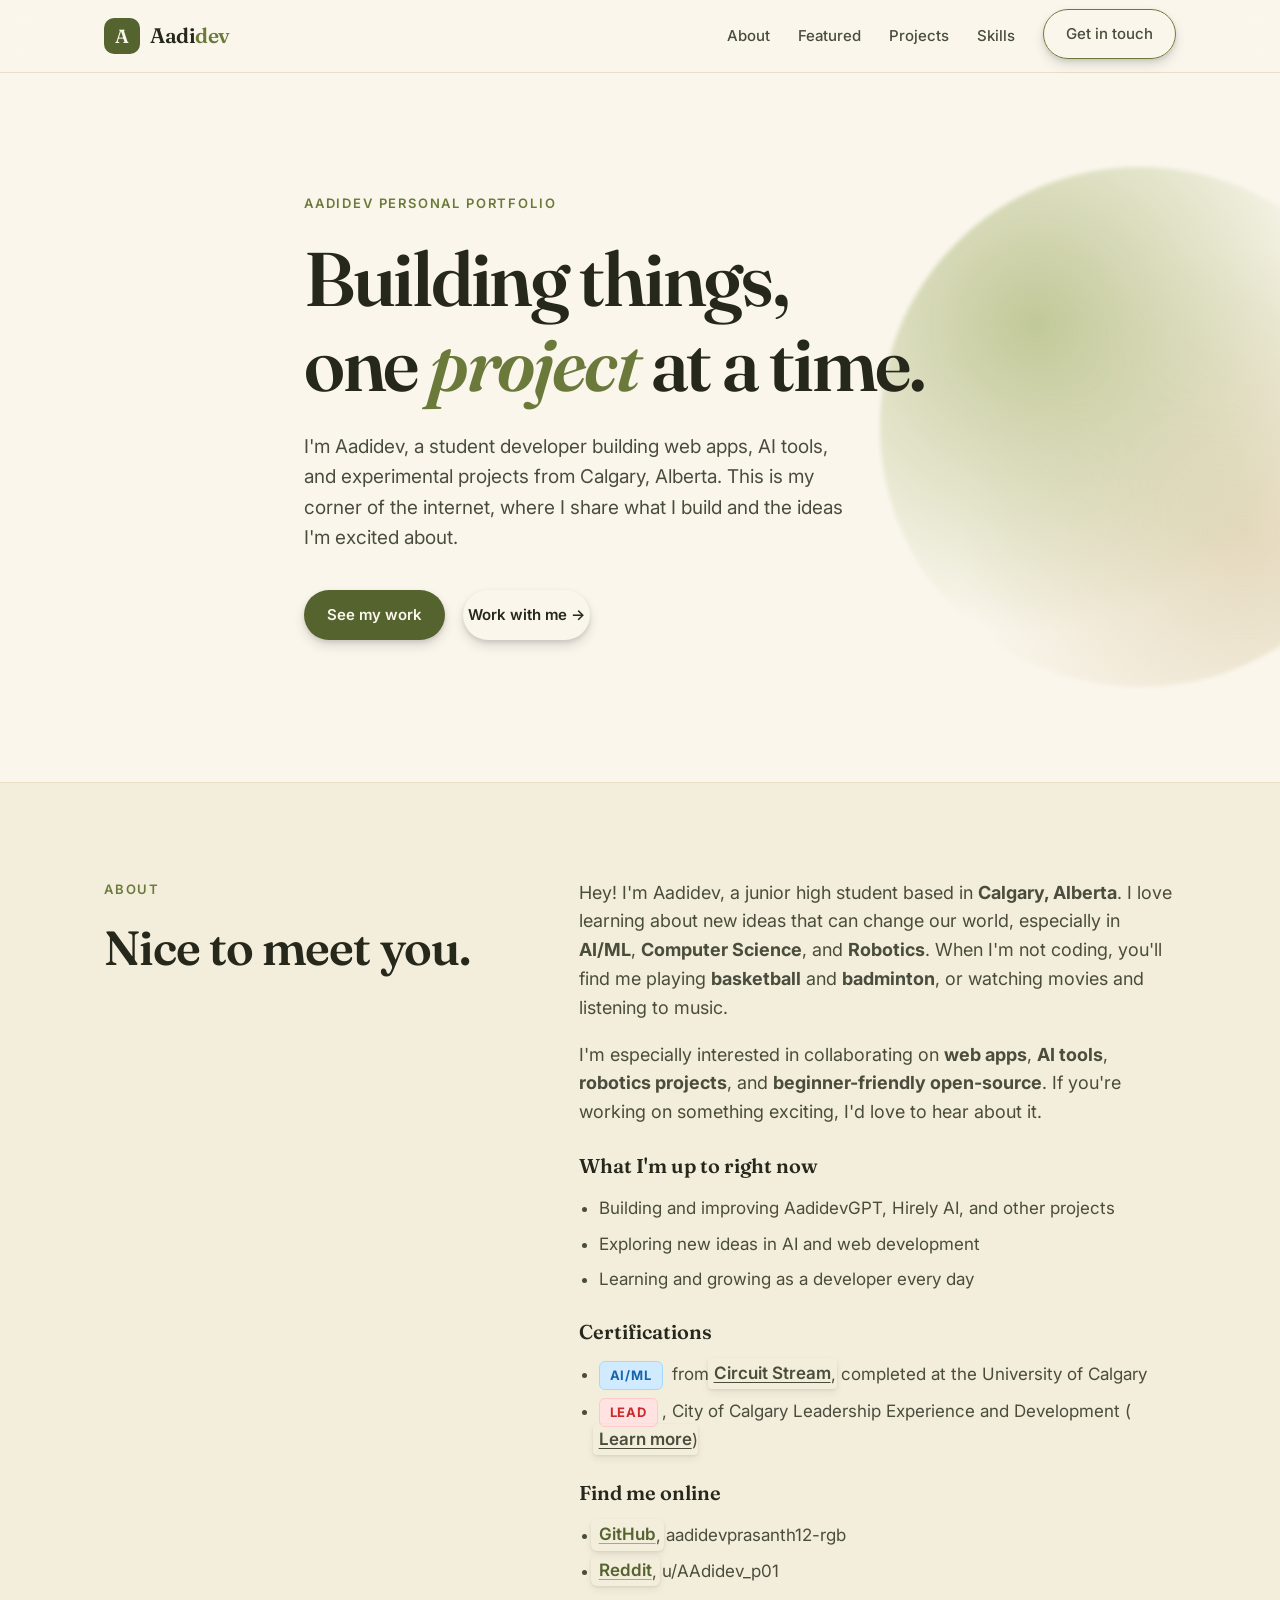
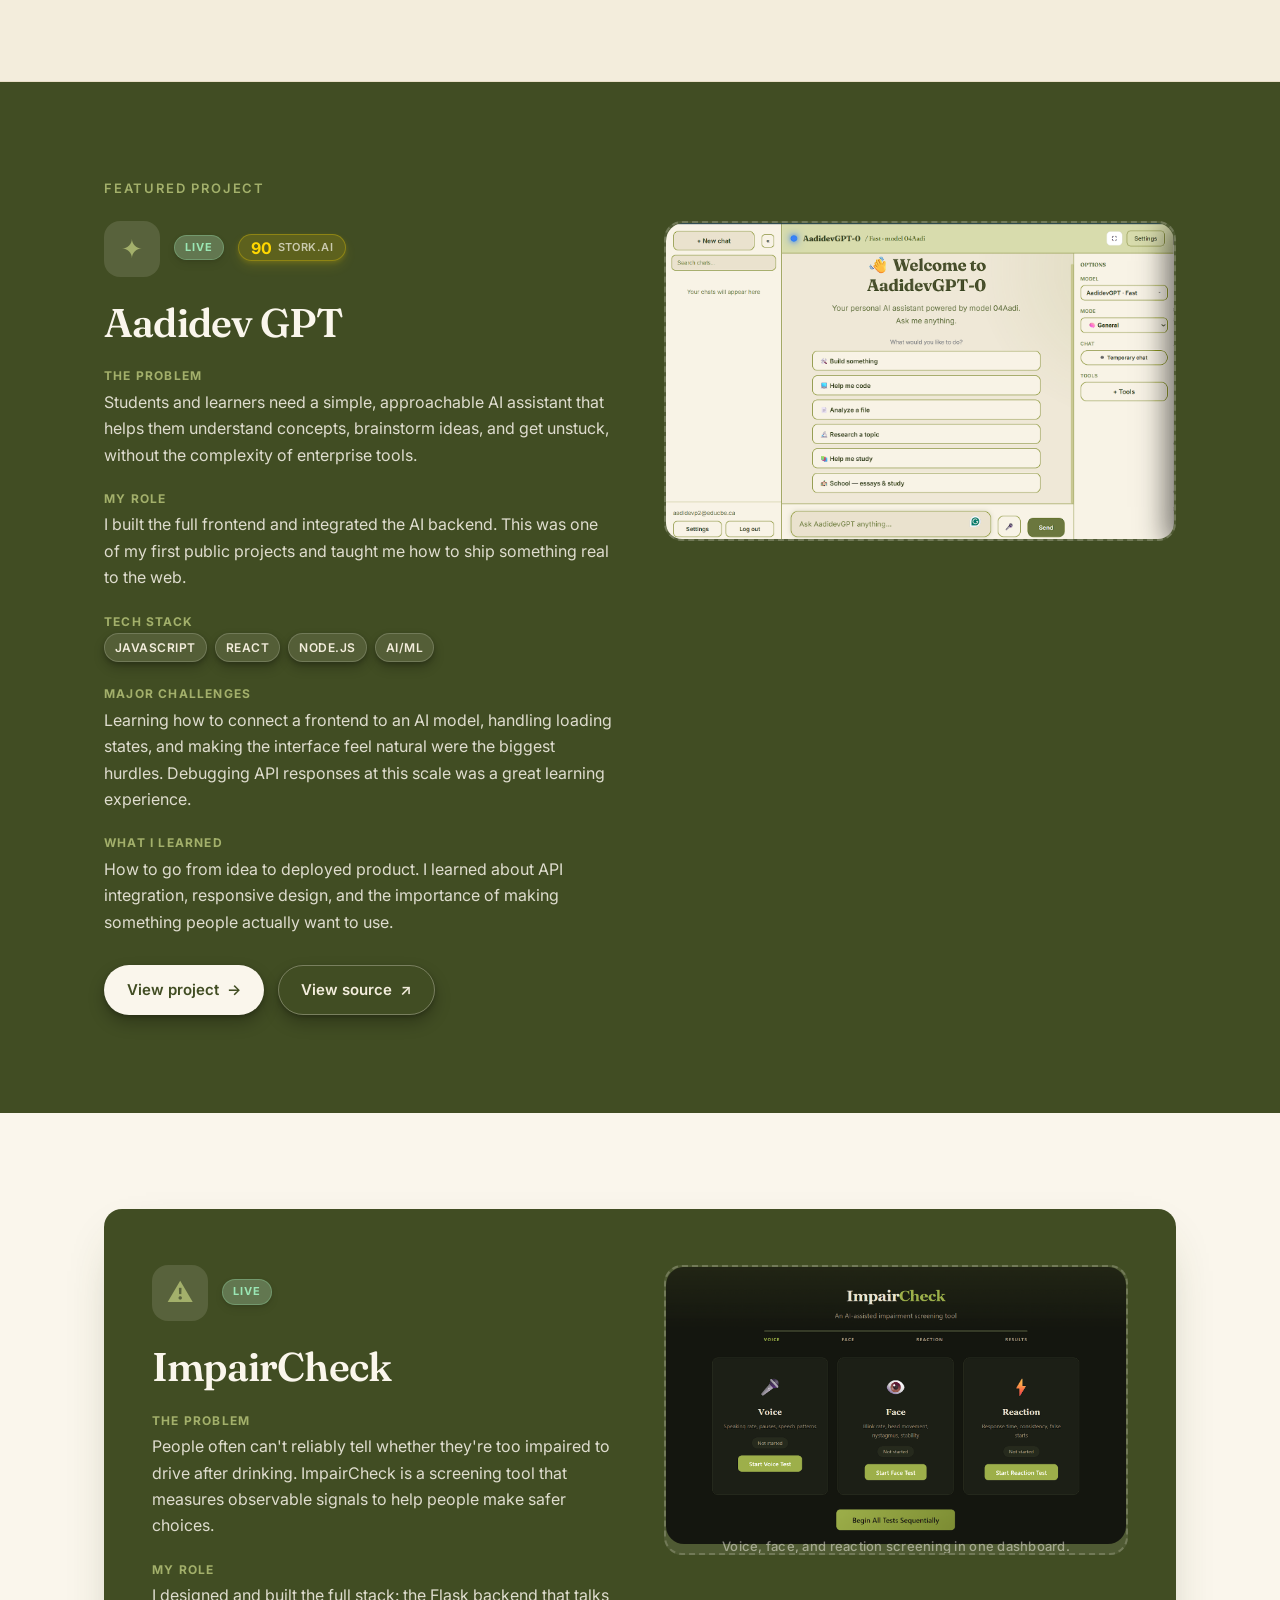
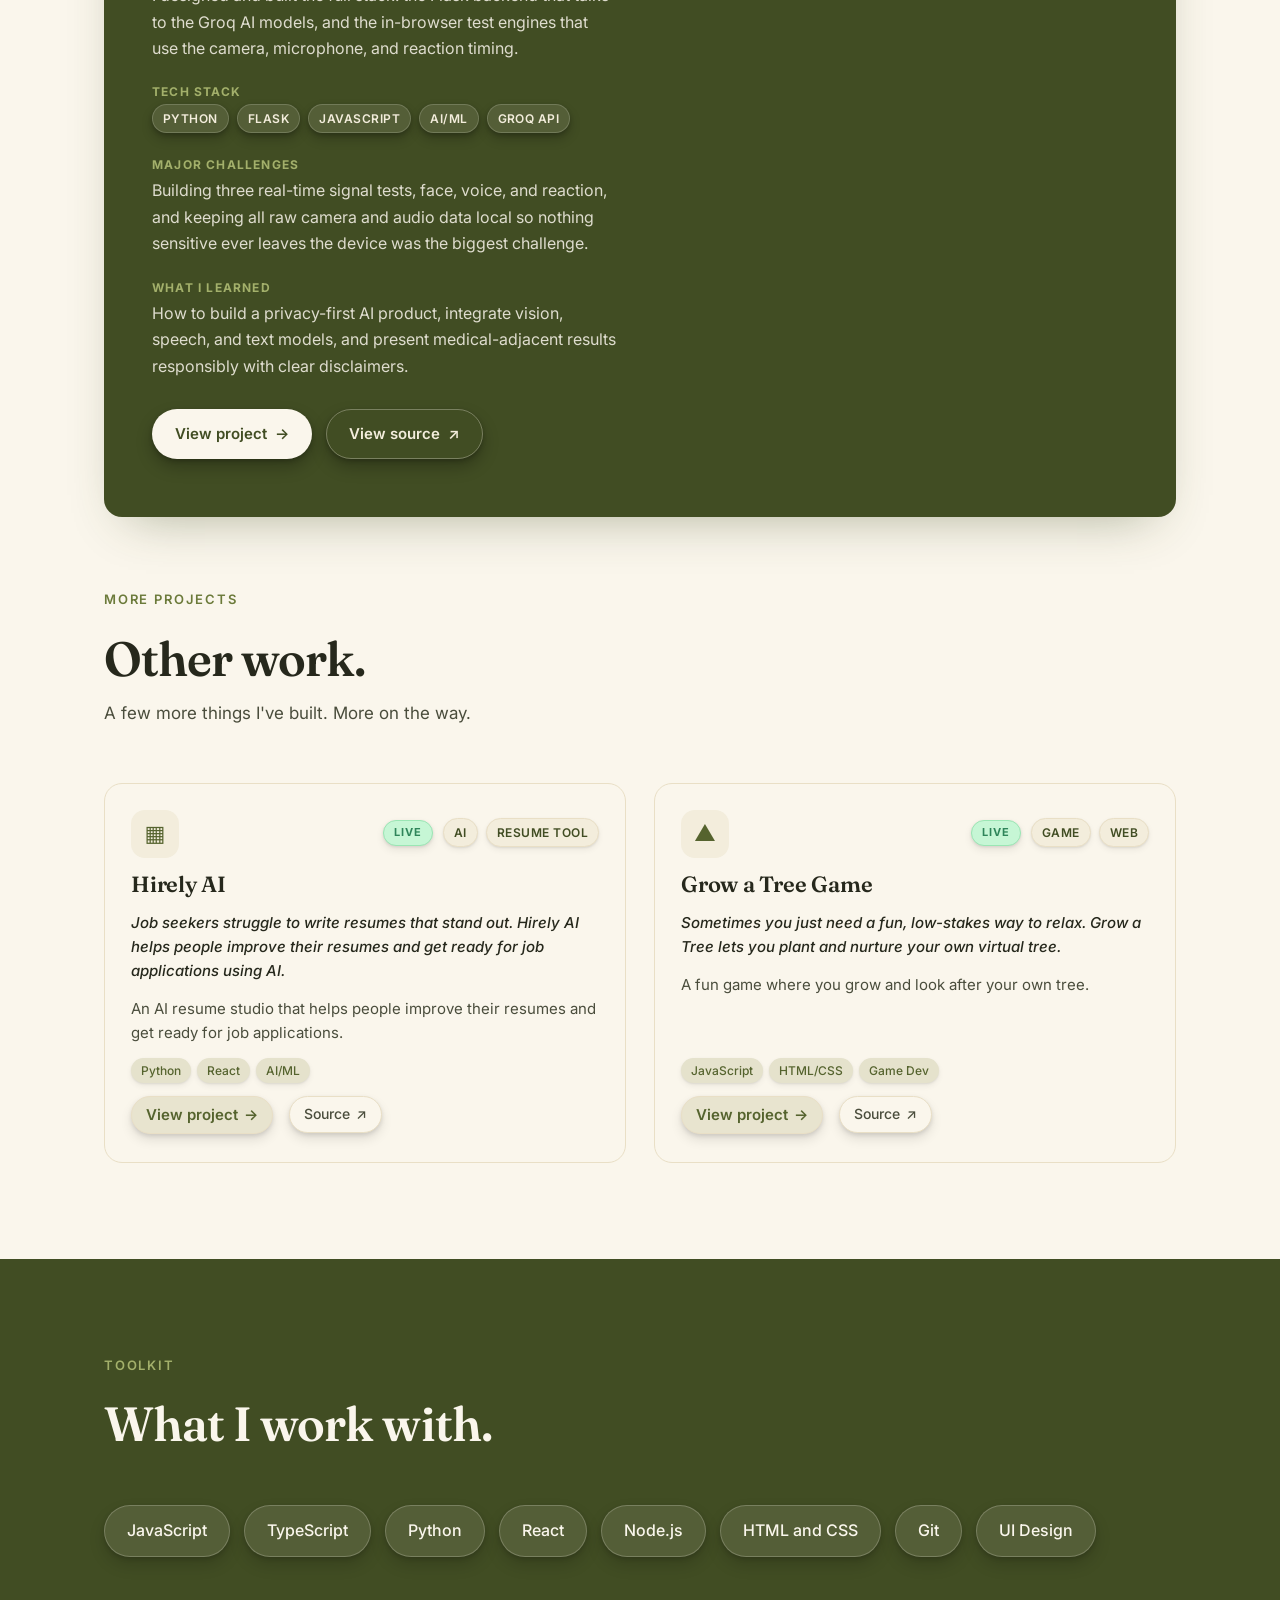
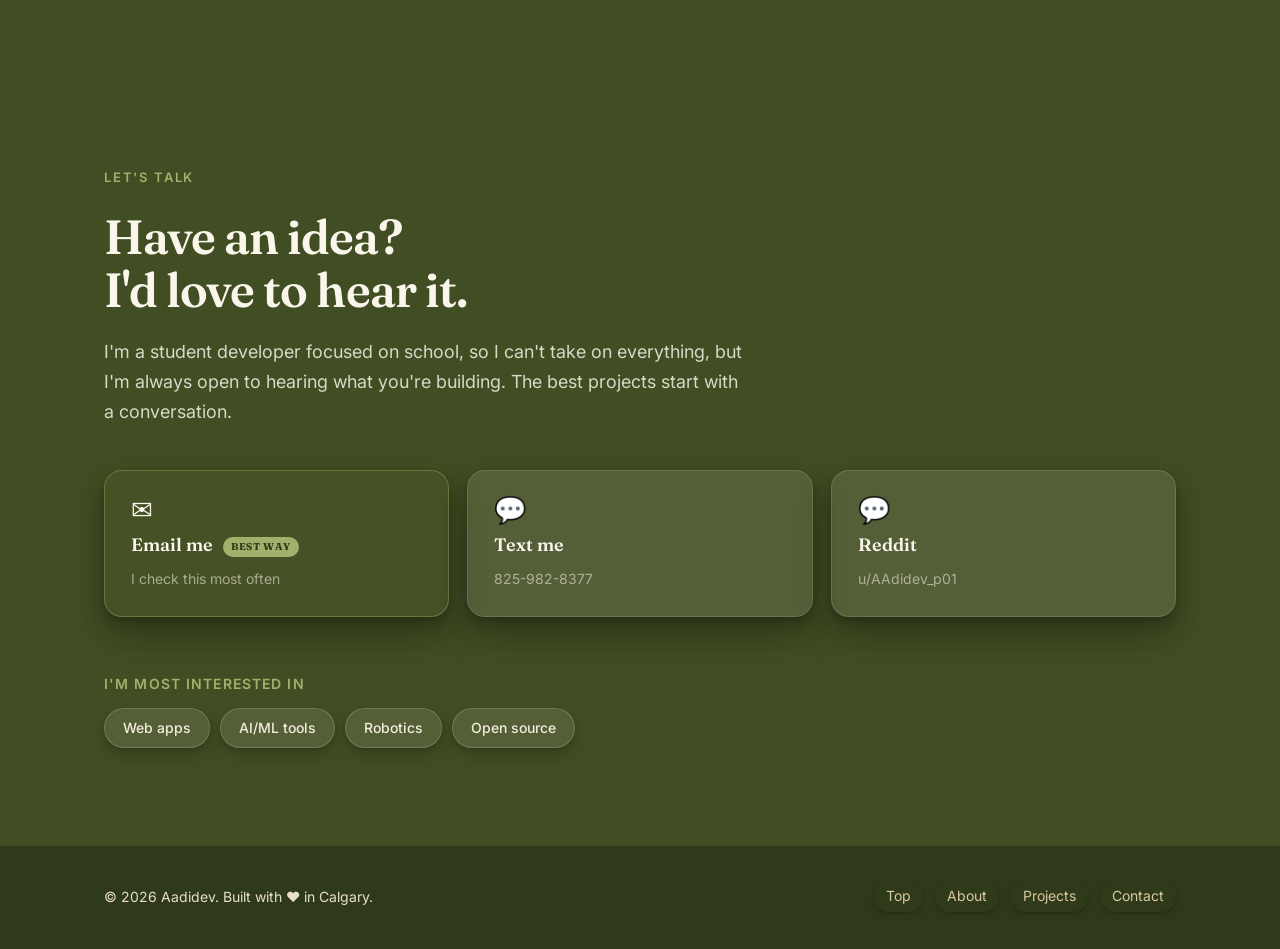
==== index.html @ 7cfe2ba9 "Add files via upload" ====
<!DOCTYPE html>
<html lang="en">
<head>
  <meta charset="UTF-8" />
  <meta name="viewport" content="width=device-width, initial-scale=1.0" />
  <title>Aadidev, Student Developer & Portfolio</title>
  <meta name="description" content="Aadidev is a student developer building web apps, AI tools, and experimental projects from Calgary, Alberta." />
  <link rel="canonical" href="https://aadidev.com/" />

  <meta property="og:type" content="website" />
  <meta property="og:site_name" content="Aadidev" />
  <meta property="og:title" content="Aadidev, Student Developer & Portfolio" />
  <meta property="og:description" content="Aadidev is a student developer building web apps, AI tools, and experimental projects from Calgary, Alberta." />
  <meta property="og:url" content="https://aadidev.com/" />
  <meta property="og:image" content="https://aadidev.com/assets/images/aadidev-gpt-screenshot.png" />
  <meta name="twitter:card" content="summary_large_image" />
  <meta name="twitter:title" content="Aadidev, Student Developer & Portfolio" />
  <meta name="twitter:description" content="Aadidev is a student developer building web apps, AI tools, and experimental projects from Calgary, Alberta." />
  <meta name="twitter:image" content="https://aadidev.com/assets/images/aadidev-gpt-screenshot.png" />

  <link rel="icon" href="favicon.svg" type="image/svg+xml" />
  <link rel="icon" href="favicon.svg" sizes="any" />
  <meta name="theme-color" content="#55632e" />

  <link rel="preconnect" href="https://fonts.googleapis.com" />
  <link rel="preconnect" href="https://fonts.gstatic.com" crossorigin />
  <link href="https://fonts.googleapis.com/css2?family=Fraunces:opsz,wght@9..144,400;9..144,500;9..144,600;9..144,700&family=Inter:wght@400;500;600&display=swap" rel="stylesheet" />
  <link rel="stylesheet" href="css/styles.css" />
</head>
<body>
  <a class="skip-link" href="#main">Skip to content</a>

  <header class="site-header" id="top">
    <div class="container header-inner">
      <a class="brand" href="#top" aria-label="Aadidev home">
        <span class="brand-mark" aria-hidden="true">A</span>
        <span class="brand-name">Aadi<span>dev</span></span>
      </a>

      <button class="nav-toggle" aria-expanded="false" aria-controls="site-nav" aria-label="Toggle menu">
        <span></span><span></span><span></span>
      </button>

      <nav class="site-nav" id="site-nav">
        <a href="#about">About</a>
        <a href="#featured">Featured</a>
        <a href="#projects">Projects</a>
        <a href="#skills">Skills</a>
        <a class="btn btn-outline" href="#contact">Get in touch</a>
      </nav>
    </div>
  </header>

  <main id="main">
    <!-- Hero -->
    <section class="hero">
      <div class="container hero-inner">
        <p class="eyebrow">Aadidev personal portfolio</p>
        <h1 class="hero-title">Building things,<br />one <em>project</em> at a time.</h1>
        <p class="hero-lede">
          I'm Aadidev, a student developer building web apps, AI tools, and experimental projects from Calgary, Alberta.
          This is my corner of the internet, where I share what I build and the ideas I'm excited about.
        </p>
        <div class="hero-actions">
          <a class="btn btn-primary" href="#featured">See my work</a>
          <a class="btn btn-ghost" href="#contact">Work with me →</a>
        </div>
      </div>
      <div class="hero-orb" aria-hidden="true"></div>
    </section>

    <!-- About -->
    <section class="section about" id="about">
      <div class="container about-inner">
        <div class="about-heading">
          <p class="eyebrow">About</p>
          <h2 class="section-title">Nice to meet you.</h2>
        </div>
        <div class="about-copy">
          <p>
            Hey! I'm Aadidev, a junior high student based in <strong>Calgary, Alberta</strong>. I love learning about new ideas that can change our world, especially in <strong>AI/ML</strong>, <strong>Computer Science</strong>, and <strong>Robotics</strong>. When I'm not coding, you'll find me playing <strong>basketball</strong> and <strong>badminton</strong>, or watching movies and listening to music.
          </p>
          <p>
            I'm especially interested in collaborating on <strong>web apps</strong>, <strong>AI tools</strong>, <strong>robotics projects</strong>, and <strong>beginner-friendly open-source</strong>. If you're working on something exciting, I'd love to hear about it.
          </p>
          <h3 class="about-subtitle">What I'm up to right now</h3>
          <ul class="about-list">
            <li>Building and improving AadidevGPT, Hirely AI, and other projects</li>
            <li>Exploring new ideas in AI and web development</li>
            <li>Learning and growing as a developer every day</li>
          </ul>
          <h3 class="about-subtitle">Certifications</h3>
          <ul class="about-certs">
            <li><span class="cert cert-blue">AI/ML</span> from <a href="https://www.circuitstream.com/" target="_blank" rel="noopener noreferrer">Circuit Stream</a>, completed at the University of Calgary</li>
            <li><span class="cert cert-red">LEAD</span>, City of Calgary Leadership Experience and Development (<a href="https://www.calgary.ca/parks-rec-programs/youth-leadership.html?redirect=/lead" target="_blank" rel="noopener noreferrer">Learn more</a>)</li>
          </ul>
          <h3 class="about-subtitle">Find me online</h3>
          <ul class="about-links">
            <li><a href="https://github.com/aadidevprasanth12-rgb" target="_blank" rel="noopener noreferrer">GitHub</a>, aadidevprasanth12-rgb</li>
            <li><a href="https://www.reddit.com/user/AAdidev_p01/" target="_blank" rel="noopener noreferrer">Reddit</a>, u/AAdidev_p01</li>
          </ul>
        </div>
      </div>
    </section>

    <!-- Featured Project -->
    <section class="section featured" id="featured">
      <div class="container">
        <p class="eyebrow">Featured project</p>
      </div>
      <div id="featured-project">
        <!-- Rendered by js/main.js -->
      </div>
    </section>

    <!-- Projects -->
    <section class="section projects" id="projects">
      <div class="container">
        <div class="featured project-highlight" id="project-highlight">
          <!-- Rendered by js/main.js -->
        </div>
      </div>
      <div class="container">
        <div class="section-head">
          <p class="eyebrow">More projects</p>
          <h2 class="section-title">Other work.</h2>
          <p class="section-sub">A few more things I've built. More on the way.</p>
        </div>
        <div class="project-grid project-grid-2" id="project-grid">
          <!-- Projects rendered by js/main.js -->
        </div>
      </div>
    </section>

    <!-- Skills -->
    <section class="section skills" id="skills">
      <div class="container">
        <div class="section-head">
          <p class="eyebrow">Toolkit</p>
          <h2 class="section-title">What I work with.</h2>
        </div>
        <ul class="skill-list" id="skill-list">
          <!-- Skills rendered by js/main.js -->
        </ul>
      </div>
    </section>

    <!-- Contact -->
    <section class="section contact" id="contact">
      <div class="container contact-elevated">
        <div class="contact-top">
          <p class="eyebrow">Let's talk</p>
          <h2 class="section-title">Have an idea?<br />I'd love to hear it.</h2>
          <p class="contact-lead">
            I'm a student developer focused on school, so I can't take on everything, but I'm always open to hearing what you're building. The best projects start with a conversation.
          </p>
        </div>

        <div class="contact-cards">
          <a class="contact-card contact-card-highlight" href="mailto:aadidevprasanth12@yahoo.com">
            <span class="contact-card-icon">✉</span>
            <span class="contact-card-label">Email me <span class="best-way">best way</span></span>
            <span class="contact-card-detail">I check this most often</span>
          </a>
          <a class="contact-card" href="sms:8259828377">
            <span class="contact-card-icon">💬</span>
            <span class="contact-card-label">Text me</span>
            <span class="contact-card-detail">825-982-8377</span>
          </a>
          <a class="contact-card" href="https://www.reddit.com/user/AAdidev_p01/" target="_blank" rel="noopener noreferrer">
            <span class="contact-card-icon">💬</span>
            <span class="contact-card-label">Reddit</span>
            <span class="contact-card-detail">u/AAdidev_p01</span>
          </a>
        </div>

        <div class="contact-topics">
          <p class="contact-topics-label">I'm most interested in</p>
          <div class="contact-topic-pills">
            <span class="topic-pill">Web apps</span>
            <span class="topic-pill">AI/ML tools</span>
            <span class="topic-pill">Robotics</span>
            <span class="topic-pill">Open source</span>
          </div>
        </div>
      </div>
    </section>
  </main>

  <footer class="site-footer">
    <div class="container footer-inner">
      <p>&copy; <span id="year"></span> Aadidev. Built with ❤️ in Calgary.</p>
      <nav class="footer-nav">
        <a href="#top">Top</a>
        <a href="#about">About</a>
        <a href="#projects">Projects</a>
        <a href="#contact">Contact</a>
      </nav>
    </div>
  </footer>

  <script src="js/main.js"></script>
</body>
</html>
---- css/styles.css ----
/* ============================================================
   Aadidev, olive green & sand palette
   ============================================================ */
:root {
  /* Sand tones */
  --sand-50:  #faf6ec;
  --sand-100: #f3eddc;
  --sand-200: #e9dfc6;
  --sand-300: #d8c9a3;

  /* Olive tones */
  --olive-300: #a3b06b;
  --olive-400: #8a9a5b;
  --olive-500: #6b7a3a;
  --olive-600: #55632e;
  --olive-700: #414d23;
  --olive-800: #2f3a1a;

  /* Ink / neutrals */
  --ink:      #26281c;
  --ink-soft: #4a4d3c;

  /* Status colors */
  --status-live: #2f855a;
  --status-live-bg: #c6f6d5;
  --status-progress: #b7791f;
  --status-progress-bg: #fefcbf;
  --status-experimental: #2b6cb0;
  --status-experimental-bg: #bee3f8;

  /* Typography */
  --font-display: "Fraunces", Georgia, serif;
  --font-body: "Inter", system-ui, -apple-system, sans-serif;

  /* Layout */
  --container: 1120px;
  --radius: 18px;
  --shadow: 0 20px 50px -24px rgba(65, 77, 35, 0.45);
  --ease: cubic-bezier(0.22, 1, 0.36, 1);
}

/* ---------- Reset ---------- */
*, *::before, *::after { box-sizing: border-box; }

html { scroll-behavior: smooth; }

body {
  margin: 0;
  font-family: var(--font-body);
  font-size: 17px;
  line-height: 1.6;
  color: var(--ink);
  background: var(--sand-50);
  -webkit-font-smoothing: antialiased;
  overflow-x: hidden;
}

h1, h2, h3 { font-family: var(--font-display); line-height: 1.12; margin: 0; }
p { margin: 0; }
a { color: inherit; text-decoration: none; }
img { max-width: 100%; display: block; }
ul { margin: 0; padding: 0; list-style: none; }

.container { max-width: var(--container); margin: 0 auto; padding: 0 24px; }

/* Scroll offset for sticky header */
section[id] { scroll-margin-top: 80px; }

.skip-link {
  position: absolute;
  left: -9999px;
  top: 0;
  background: var(--olive-700);
  color: var(--sand-50);
  padding: 10px 16px;
  border-radius: 0 0 8px 0;
  z-index: 100;
}
.skip-link:focus { left: 0; }

/* ---------- Buttons ---------- */
.btn {
  display: inline-flex;
  align-items: center;
  gap: 8px;
  font-family: var(--font-body);
  font-weight: 600;
  font-size: 15px;
  padding: 12px 22px;
  border-radius: 999px;
  border: 1.5px solid transparent;
  cursor: pointer;
  transform: translateY(-2px);
  box-shadow: 0 2px 4px rgba(0,0,0,0.1), 0 6px 12px rgba(0,0,0,0.12);
  transition: transform 0.25s var(--ease), background 0.25s var(--ease),
              color 0.25s var(--ease), border-color 0.25s var(--ease),
              box-shadow 0.25s var(--ease);
}
.btn:hover {
  transform: translateY(-5px);
  box-shadow: 0 4px 8px rgba(0,0,0,0.15), 0 12px 24px rgba(0,0,0,0.18);
}

.btn-primary {
  background: var(--olive-600);
  color: var(--sand-50);
}
.btn-primary:hover { background: var(--olive-700); }

.btn-outline {
  border-color: var(--olive-500);
  color: var(--olive-700);
}
.btn-outline:hover { background: var(--olive-500); color: var(--sand-50); }

.btn-ghost {
  color: var(--ink);
  padding-left: 4px;
  padding-right: 4px;
}
.btn-ghost:hover { color: var(--olive-600); }

.btn-lg { font-size: 16px; padding: 16px 30px; }

/* Focus styles for accessibility */
.btn:focus-visible,
a:focus-visible,
.nav-toggle:focus-visible {
  outline: 2px solid var(--olive-500);
  outline-offset: 3px;
}

/* ---------- Header ---------- */
.site-header {
  position: sticky;
  top: 0;
  z-index: 50;
  background: color-mix(in srgb, var(--sand-50) 88%, transparent);
  backdrop-filter: blur(12px);
  border-bottom: 1px solid var(--sand-200);
}

.header-inner {
  display: flex;
  align-items: center;
  justify-content: space-between;
  height: 72px;
}

.brand { display: inline-flex; align-items: center; gap: 10px; }

.brand-mark {
  width: 36px;
  height: 36px;
  display: grid;
  place-items: center;
  background: var(--olive-600);
  color: var(--sand-50);
  font-family: var(--font-display);
  font-weight: 600;
  font-size: 19px;
  border-radius: 10px;
  cursor: pointer;
  user-select: none;
  transition: transform 0.2s var(--ease), box-shadow 0.2s var(--ease);
}

.brand-mark:hover {
  transform: translateY(-2px);
  box-shadow: 0 2px 4px rgba(0,0,0,0.15), 0 6px 12px rgba(0,0,0,0.15);
}

.brand-mark:active {
  transform: translateY(0);
  box-shadow: 0 1px 2px rgba(0,0,0,0.2);
}

.brand-name {
  font-family: var(--font-display);
  font-weight: 600;
  font-size: 21px;
  letter-spacing: -0.02em;
}
.brand-name span { color: var(--olive-500); }

.site-nav { display: flex; align-items: center; gap: 28px; }
.site-nav a { font-weight: 500; font-size: 15px; color: var(--ink-soft); transition: color 0.2s; }
.site-nav a:hover { color: var(--olive-600); }

.nav-toggle {
  display: none;
  flex-direction: column;
  gap: 5px;
  background: none;
  border: none;
  cursor: pointer;
  padding: 6px;
}
.nav-toggle span {
  width: 24px;
  height: 2px;
  background: var(--ink);
  border-radius: 2px;
  transition: transform 0.25s var(--ease), opacity 0.25s var(--ease);
}

/* ---------- Hero ---------- */
.hero {
  position: relative;
  overflow: hidden;
  padding: 120px 0 140px;
}

.hero-inner { position: relative; z-index: 2; max-width: 720px; }

.eyebrow {
  font-size: 13px;
  font-weight: 600;
  letter-spacing: 0.14em;
  text-transform: uppercase;
  color: var(--olive-500);
  margin-bottom: 22px;
}

.hero-title {
  font-size: clamp(44px, 7vw, 76px);
  font-weight: 600;
  letter-spacing: -0.03em;
  margin-bottom: 26px;
}
.hero-title em {
  font-style: italic;
  color: var(--olive-500);
}

.hero-lede {
  font-size: 19px;
  color: var(--ink-soft);
  max-width: 540px;
  margin-bottom: 38px;
}

.hero-actions { display: flex; gap: 18px; align-items: center; flex-wrap: wrap; }

.hero-orb {
  position: absolute;
  right: -120px;
  top: 50%;
  transform: translateY(-50%);
  width: 520px;
  height: 520px;
  border-radius: 50%;
  background:
    radial-gradient(circle at 30% 30%, var(--olive-300), transparent 60%),
    radial-gradient(circle at 70% 70%, var(--sand-300), transparent 55%);
  filter: blur(2px);
  opacity: 0.65;
}

/* ---------- Sections ---------- */
.section { padding: 96px 0; }

.section-head { max-width: 620px; margin-bottom: 56px; }

.section-title {
  font-size: clamp(32px, 4.5vw, 48px);
  font-weight: 600;
  letter-spacing: -0.02em;
}

.section-sub { color: var(--ink-soft); margin-top: 14px; font-size: 17px; }

/* ---------- Status badges ---------- */
.status-badge {
  display: inline-block;
  font-size: 11px;
  font-weight: 700;
  letter-spacing: 0.08em;
  text-transform: uppercase;
  padding: 3px 10px;
  border-radius: 999px;
  white-space: nowrap;
  box-shadow: 0 1px 3px rgba(0,0,0,0.1), 0 4px 8px rgba(0,0,0,0.08);
  transform: translateY(-1px);
  transition: transform 0.2s var(--ease), box-shadow 0.2s var(--ease);
}
.status-badge:hover {
  transform: translateY(-3px);
  box-shadow: 0 2px 4px rgba(0,0,0,0.15), 0 6px 12px rgba(0,0,0,0.1);
}

.status-live {
  background: var(--status-live-bg);
  color: var(--status-live);
  border: 1px solid #9ae6b4;
}

.status-in-progress {
  background: var(--status-progress-bg);
  color: var(--status-progress);
  border: 1px solid #f6e05e;
}

.status-experimental {
  background: var(--status-experimental-bg);
  color: var(--status-experimental);
  border: 1px solid #90cdf4;
}

/* ---------- About ---------- */
.about { background: var(--sand-100); border-top: 1px solid var(--sand-200); border-bottom: 1px solid var(--sand-200); }

.about-inner {
  display: grid;
  grid-template-columns: 1fr 1.4fr;
  gap: 48px;
  align-items: start;
}

.about-copy { display: grid; gap: 18px; }
.about-copy p { color: var(--ink-soft); font-size: 18px; }

.about-subtitle {
  font-size: 20px;
  font-weight: 600;
  color: var(--ink);
  margin-top: 10px;
}

.about-list, .about-links, .about-certs {
  display: grid;
  gap: 8px;
  margin: 0;
  padding-left: 20px;
  list-style: disc;
}

.about-list li, .about-links li, .about-certs li {
  color: var(--ink-soft);
  font-size: 17px;
  list-style: disc;
}

.about-links a {
  color: var(--olive-600);
  font-weight: 600;
  text-decoration: underline;
  text-decoration-color: var(--olive-300);
  text-underline-offset: 3px;
  display: inline-block;
  padding: 2px 8px;
  border-radius: 6px;
  margin: -2px -8px;
  transform: translateY(-1px);
  box-shadow: 0 1px 3px rgba(0,0,0,0.08), 0 4px 8px rgba(0,0,0,0.06);
  transition: color 0.2s, text-decoration-color 0.2s, transform 0.2s var(--ease),
              box-shadow 0.2s var(--ease);
}
.about-links a:hover {
  color: var(--olive-700);
  text-decoration-color: var(--olive-700);
  transform: translateY(-3px);
  box-shadow: 0 2px 4px rgba(0,0,0,0.12), 0 8px 16px rgba(0,0,0,0.1);
}

.about-certs a {
  font-weight: 600;
  text-decoration: underline;
  text-underline-offset: 3px;
  display: inline-block;
  padding: 2px 6px;
  border-radius: 4px;
  margin: -2px -6px;
  transform: translateY(-1px);
  box-shadow: 0 1px 3px rgba(0,0,0,0.08), 0 4px 8px rgba(0,0,0,0.06);
  transition: opacity 0.2s, transform 0.2s var(--ease), box-shadow 0.2s var(--ease);
}
.about-certs a:hover {
  opacity: 0.9;
  transform: translateY(-3px);
  box-shadow: 0 2px 4px rgba(0,0,0,0.12), 0 8px 16px rgba(0,0,0,0.1);
}

.cert {
  display: inline-block;
  font-size: 13px;
  font-weight: 700;
  letter-spacing: 0.06em;
  text-transform: uppercase;
  padding: 3px 10px;
  border-radius: 6px;
  margin-right: 4px;
  vertical-align: middle;
}

.cert-blue {
  background: #d0ebff;
  color: #1864ab;
  border: 1px solid #a5d8ff;
}

.cert-red {
  background: #ffe3e3;
  color: #c92a2a;
  border: 1px solid #ffc9c9;
}

/* ---------- Featured Project ---------- */
.featured {
  background: var(--olive-700);
  color: var(--sand-50);
}

.featured .eyebrow { color: var(--olive-300); }

.featured-inner {
  display: grid;
  grid-template-columns: 1fr 1fr;
  gap: 48px;
  align-items: start;
}

.featured-content { display: flex; flex-direction: column; gap: 24px; }

.featured-header {
  display: flex;
  align-items: center;
  gap: 14px;
  flex-wrap: wrap;
}

/* Review badge */
.review-badge {
  display: inline-flex;
  align-items: center;
  gap: 6px;
  padding: 4px 12px;
  border-radius: 999px;
  background: rgba(255, 215, 0, 0.15);
  border: 1px solid rgba(255, 215, 0, 0.3);
  text-decoration: none;
  transform: translateY(-1px);
  box-shadow: 0 2px 4px rgba(255, 215, 0, 0.15), 0 6px 12px rgba(255, 215, 0, 0.1);
  transition: transform 0.2s var(--ease), box-shadow 0.2s var(--ease),
              background 0.2s var(--ease);
}

.review-badge:hover {
  transform: translateY(-3px);
  box-shadow: 0 3px 6px rgba(255, 215, 0, 0.2), 0 10px 20px rgba(255, 215, 0, 0.15);
  background: rgba(255, 215, 0, 0.22);
}

.review-score {
  font-weight: 700;
  font-size: 16px;
  color: #ffd700;
  line-height: 1;
}

.review-source {
  font-size: 11px;
  font-weight: 600;
  letter-spacing: 0.04em;
  color: color-mix(in srgb, var(--sand-50) 70%, transparent);
  text-transform: uppercase;
}

.featured-icon {
  width: 56px;
  height: 56px;
  display: grid;
  place-items: center;
  border-radius: 16px;
  background: color-mix(in srgb, var(--sand-50) 12%, transparent);
  color: var(--olive-300);
  font-size: 26px;
}

.featured .status-badge {
  background: color-mix(in srgb, var(--status-live-bg) 25%, transparent);
  color: #9ae6b4;
  border-color: color-mix(in srgb, #9ae6b4 30%, transparent);
}

.featured-title {
  font-size: clamp(28px, 4vw, 40px);
  font-weight: 600;
  letter-spacing: -0.02em;
}

.featured-detail { display: grid; gap: 6px; }

.featured-label {
  font-family: var(--font-body);
  font-size: 12px;
  font-weight: 700;
  letter-spacing: 0.1em;
  text-transform: uppercase;
  color: var(--olive-300);
}

.featured-text {
  font-size: 16px;
  line-height: 1.65;
  color: color-mix(in srgb, var(--sand-50) 85%, transparent);
}

.featured-stack { display: flex; gap: 8px; flex-wrap: wrap; }

.featured-stack .tag {
  background: color-mix(in srgb, var(--sand-50) 10%, transparent);
  border-color: color-mix(in srgb, var(--sand-50) 18%, transparent);
  color: var(--sand-100);
  box-shadow: 0 2px 4px rgba(0,0,0,0.2), 0 6px 12px rgba(0,0,0,0.2);
}
.featured-stack .tag:hover {
  box-shadow: 0 3px 6px rgba(0,0,0,0.25), 0 10px 20px rgba(0,0,0,0.25);
}

.featured-actions {
  display: flex;
  gap: 14px;
  flex-wrap: wrap;
  margin-top: 8px;
}

.featured-actions .btn-primary {
  background: var(--sand-50);
  color: var(--olive-700);
  box-shadow: 0 2px 4px rgba(0,0,0,0.2), 0 8px 16px rgba(0,0,0,0.25);
}
.featured-actions .btn-primary:hover {
  background: var(--sand-100);
  box-shadow: 0 4px 8px rgba(0,0,0,0.25), 0 14px 28px rgba(0,0,0,0.3);
}

.featured-actions .btn-outline {
  border-color: color-mix(in srgb, var(--sand-50) 30%, transparent);
  color: var(--sand-100);
  box-shadow: 0 2px 4px rgba(0,0,0,0.2), 0 8px 16px rgba(0,0,0,0.25);
}
.featured-actions .btn-outline:hover {
  background: color-mix(in srgb, var(--sand-50) 12%, transparent);
  color: var(--sand-50);
  box-shadow: 0 4px 8px rgba(0,0,0,0.25), 0 14px 28px rgba(0,0,0,0.3);
}

/* Screenshot area */
.featured-visual {
  display: flex;
  align-items: start;
  justify-content: center;
}

.featured-screenshot {
  width: 100%;
  aspect-ratio: 16 / 10;
  border-radius: var(--radius);
  background: color-mix(in srgb, var(--sand-50) 8%, transparent);
  border: 2px dashed color-mix(in srgb, var(--sand-50) 20%, transparent);
  display: grid;
  place-items: center;
  overflow: hidden;
}

.featured-screenshot img {
  width: 100%;
  height: 100%;
  object-fit: cover;
  border-radius: var(--radius);
}

.screenshot-caption {
  grid-column: 1 / -1;
  text-align: center;
  font-size: 13px;
  font-weight: 500;
  color: rgba(250, 246, 236, 0.5);
  letter-spacing: 0.02em;
  margin-top: -8px;
  padding: 0 12px;
}

.screenshot-placeholder {
  color: color-mix(in srgb, var(--sand-50) 40%, transparent);
  font-size: 15px;
  font-weight: 500;
}

/* Big featured-style card inside the Projects section */
.project-highlight {
  border-radius: var(--radius);
  padding: 56px 48px;
  box-shadow: var(--shadow);
  margin-bottom: 72px;
}

@media (max-width: 860px) {
  .project-highlight { padding: 32px 20px; margin-bottom: 56px; }
}

/* ---------- Projects ---------- */
.project-grid {
  display: grid;
  grid-template-columns: repeat(auto-fill, minmax(320px, 1fr));
  gap: 28px;
}

/* 2-column grid for the remaining projects */
.project-grid-2 {
  grid-template-columns: repeat(2, 1fr);
}

.project-card {
  position: relative;
  display: flex;
  flex-direction: column;
  gap: 14px;
  padding: 26px;
  background: var(--sand-50);
  border: 1px solid var(--sand-200);
  border-radius: var(--radius);
  transition: transform 0.3s var(--ease), box-shadow 0.3s var(--ease), border-color 0.3s var(--ease);
}
.project-card:hover {
  transform: translateY(-6px);
  box-shadow: var(--shadow);
  border-color: var(--olive-300);
}

.project-top { display: flex; align-items: center; justify-content: space-between; gap: 12px; }

.project-icon {
  width: 48px;
  height: 48px;
  display: grid;
  place-items: center;
  border-radius: 14px;
  background: var(--sand-100);
  color: var(--olive-600);
  font-size: 22px;
  flex-shrink: 0;
}

.project-meta {
  display: flex;
  align-items: center;
  gap: 10px;
  flex-wrap: wrap;
  justify-content: flex-end;
}

.project-tags { display: flex; gap: 8px; flex-wrap: wrap; }

.tag {
  font-size: 12px;
  font-weight: 600;
  letter-spacing: 0.04em;
  text-transform: uppercase;
  color: var(--olive-700);
  background: var(--sand-100);
  padding: 4px 10px;
  border-radius: 999px;
  border: 1px solid var(--sand-200);
  box-shadow: 0 1px 2px rgba(0,0,0,0.08), 0 3px 6px rgba(0,0,0,0.06);
  transform: translateY(-1px);
  transition: transform 0.2s var(--ease), box-shadow 0.2s var(--ease);
}
.tag:hover {
  transform: translateY(-3px);
  box-shadow: 0 2px 4px rgba(0,0,0,0.12), 0 6px 12px rgba(0,0,0,0.1);
}

.project-title { font-size: 22px; font-weight: 600; letter-spacing: -0.01em; }

.project-problem {
  color: var(--ink);
  font-size: 15px;
  font-weight: 500;
  font-style: italic;
}

.project-desc { color: var(--ink-soft); font-size: 15px; flex-grow: 1; }

.project-stack {
  display: flex;
  gap: 6px;
  flex-wrap: wrap;
}

.stack-tag {
  font-size: 12px;
  font-weight: 500;
  color: var(--olive-600);
  background: color-mix(in srgb, var(--olive-500) 10%, var(--sand-100));
  padding: 3px 10px;
  border-radius: 999px;
  box-shadow: 0 1px 2px rgba(0,0,0,0.08), 0 3px 6px rgba(0,0,0,0.06);
  transform: translateY(-1px);
  transition: transform 0.2s var(--ease), box-shadow 0.2s var(--ease);
}
.stack-tag:hover {
  transform: translateY(-3px);
  box-shadow: 0 2px 4px rgba(0,0,0,0.12), 0 6px 12px rgba(0,0,0,0.1);
}

.project-links {
  display: flex;
  gap: 16px;
  align-items: center;
  margin-top: auto;
}

.project-link {
  font-weight: 600;
  font-size: 15px;
  color: var(--olive-600);
  display: inline-flex;
  align-items: center;
  gap: 6px;
  padding: 6px 14px;
  border-radius: 999px;
  background: color-mix(in srgb, var(--olive-500) 8%, var(--sand-100));
  border: 1px solid var(--sand-200);
  transform: translateY(-2px);
  box-shadow: 0 2px 4px rgba(0,0,0,0.1), 0 6px 12px rgba(0,0,0,0.1);
  transition: transform 0.2s var(--ease), color 0.2s var(--ease),
              box-shadow 0.2s var(--ease), background 0.2s var(--ease);
}
.project-link:hover {
  color: var(--olive-700);
  transform: translateY(-4px);
  box-shadow: 0 3px 6px rgba(0,0,0,0.12), 0 10px 20px rgba(0,0,0,0.12);
}

.project-link-secondary {
  color: var(--ink-soft);
  font-weight: 500;
  font-size: 14px;
  background: var(--sand-50);
}
.project-link-secondary:hover { color: var(--olive-600); }

/* ---------- Skills ---------- */
.skills { background: var(--olive-700); color: var(--sand-50); }
.skills .eyebrow { color: var(--olive-300); }
.skills .section-title { color: var(--sand-50); }

.skill-list {
  display: flex;
  flex-wrap: wrap;
  gap: 14px;
}

.skill-item {
  font-weight: 500;
  font-size: 16px;
  padding: 12px 22px;
  border-radius: 999px;
  background: color-mix(in srgb, var(--sand-50) 10%, transparent);
  border: 1px solid color-mix(in srgb, var(--sand-50) 22%, transparent);
  transform: translateY(-2px);
  box-shadow: 0 2px 4px rgba(0,0,0,0.15), 0 8px 16px rgba(0,0,0,0.15);
  transition: background 0.2s var(--ease), transform 0.25s var(--ease),
              box-shadow 0.25s var(--ease);
}
.skill-item:hover {
  background: color-mix(in srgb, var(--sand-50) 18%, transparent);
  transform: translateY(-5px);
  box-shadow: 0 4px 8px rgba(0,0,0,0.2), 0 14px 28px rgba(0,0,0,0.18);
}

/* ---------- Contact (elevated) ---------- */
.contact {
  background: var(--olive-700);
  color: var(--sand-50);
}

.contact .eyebrow { color: var(--olive-300); }
.contact .section-title { color: var(--sand-50); }

.contact-elevated {
  display: grid;
  gap: 48px;
  padding-top: 16px;
}

.contact-top { max-width: 640px; }

.contact-lead {
  margin-top: 20px;
  font-size: 18px;
  line-height: 1.65;
  color: color-mix(in srgb, var(--sand-50) 82%, transparent);
}

/* Contact cards */
.contact-cards {
  display: grid;
  grid-template-columns: repeat(3, 1fr);
  gap: 18px;
}

.contact-card {
  position: relative;
  display: flex;
  flex-direction: column;
  align-items: flex-start;
  gap: 8px;
  padding: 26px;
  border-radius: var(--radius);
  background: color-mix(in srgb, var(--sand-50) 10%, transparent);
  border: 1px solid color-mix(in srgb, var(--sand-50) 14%, transparent);
  box-shadow:
    0 4px 6px rgba(0, 0, 0, 0.15),
    0 12px 24px rgba(0, 0, 0, 0.2),
    0 20px 40px rgba(0, 0, 0, 0.15);
  transform: translateY(-4px);
  transition: background 0.25s var(--ease), transform 0.25s var(--ease),
              border-color 0.25s var(--ease), box-shadow 0.25s var(--ease);
}

.contact-card:hover {
  background: color-mix(in srgb, var(--sand-50) 18%, transparent);
  transform: translateY(-10px);
  border-color: color-mix(in srgb, var(--sand-50) 28%, transparent);
  box-shadow:
    0 8px 12px rgba(0, 0, 0, 0.2),
    0 20px 40px rgba(0, 0, 0, 0.25),
    0 32px 60px rgba(0, 0, 0, 0.2);
}

/* Highlighted card */
.contact-card-highlight {
  border-color: color-mix(in srgb, var(--olive-300) 40%, transparent);
  background: color-mix(in srgb, var(--olive-500) 12%, transparent);
}

.contact-card-highlight:hover {
  border-color: color-mix(in srgb, var(--olive-300) 60%, transparent);
  background: color-mix(in srgb, var(--olive-500) 20%, transparent);
}

.best-way {
  display: inline-block;
  font-size: 10px;
  font-weight: 700;
  letter-spacing: 0.06em;
  text-transform: uppercase;
  padding: 2px 8px;
  border-radius: 999px;
  background: var(--olive-300);
  color: var(--olive-800);
  margin-left: 6px;
  vertical-align: middle;
}

.contact-card-icon {
  font-size: 26px;
  line-height: 1;
}

.contact-card-label {
  font-family: var(--font-display);
  font-weight: 600;
  font-size: 18px;
  color: var(--sand-50);
}

.contact-card-detail {
  font-size: 14px;
  color: color-mix(in srgb, var(--sand-50) 55%, transparent);
  word-break: break-all;
}

/* Topics */
.contact-topics {
  display: flex;
  flex-direction: column;
  gap: 14px;
  padding-top: 4px;
}

.contact-topics-label {
  font-weight: 600;
  font-size: 14px;
  letter-spacing: 0.08em;
  text-transform: uppercase;
  color: var(--olive-300);
}

.contact-topic-pills {
  display: flex;
  gap: 10px;
  flex-wrap: wrap;
}

.topic-pill {
  font-size: 14px;
  font-weight: 500;
  padding: 8px 18px;
  border-radius: 999px;
  background: color-mix(in srgb, var(--sand-50) 10%, transparent);
  border: 1px solid color-mix(in srgb, var(--sand-50) 18%, transparent);
  color: var(--sand-100);
  transform: translateY(-2px);
  box-shadow: 0 2px 4px rgba(0,0,0,0.15), 0 8px 16px rgba(0,0,0,0.15);
  transition: background 0.2s var(--ease), transform 0.25s var(--ease),
              box-shadow 0.25s var(--ease);
}

.topic-pill:hover {
  background: color-mix(in srgb, var(--sand-50) 18%, transparent);
  transform: translateY(-5px);
  box-shadow: 0 4px 8px rgba(0,0,0,0.2), 0 14px 28px rgba(0,0,0,0.18);
}

/* ---------- Footer ---------- */
.site-footer {
  background: var(--olive-800);
  color: var(--sand-200);
  padding: 36px 0;
}

.footer-inner {
  display: flex;
  align-items: center;
  justify-content: space-between;
  gap: 16px;
  flex-wrap: wrap;
  font-size: 14px;
}

.footer-nav { display: flex; gap: 12px; }
.footer-nav a {
  color: var(--sand-300);
  padding: 4px 12px;
  border-radius: 999px;
  transform: translateY(-1px);
  box-shadow: 0 1px 2px rgba(0,0,0,0.15), 0 4px 8px rgba(0,0,0,0.12);
  transition: color 0.2s var(--ease), transform 0.2s var(--ease),
              box-shadow 0.2s var(--ease);
}
.footer-nav a:hover {
  color: var(--sand-50);
  transform: translateY(-3px);
  box-shadow: 0 2px 4px rgba(0,0,0,0.2), 0 8px 16px rgba(0,0,0,0.15);
}

/* ---------- Reveal animation ---------- */
.reveal {
  opacity: 0;
  transform: translateY(24px);
  transition: opacity 0.7s var(--ease), transform 0.7s var(--ease);
}
.reveal.is-visible { opacity: 1; transform: none; }

@media (prefers-reduced-motion: reduce) {
  html { scroll-behavior: auto; }
  .reveal { opacity: 1; transform: none; transition: none; }
  .project-card:hover, .btn:hover { transform: none; }
}

/* ---------- Responsive ---------- */
@media (max-width: 860px) {
  .about-inner { grid-template-columns: 1fr; gap: 28px; }
  .contact-cards { grid-template-columns: 1fr; }
  .featured-inner { grid-template-columns: 1fr; gap: 32px; }
  .project-grid-2 { grid-template-columns: 1fr; }
  .hero { padding: 80px 0 100px; }
  .hero-orb { right: -220px; opacity: 0.4; }

  .nav-toggle { display: flex; }

  .site-nav {
    position: absolute;
    top: 72px;
    left: 0;
    right: 0;
    flex-direction: column;
    align-items: stretch;
    gap: 0;
    background: var(--sand-50);
    border-bottom: 1px solid var(--sand-200);
    padding: 8px 24px 20px;
    display: none;
  }
  .site-nav.open { display: flex; }
  .site-nav a { padding: 14px 0; border-bottom: 1px solid var(--sand-200); }
  .site-nav .btn { margin-top: 16px; justify-content: center; }

  .nav-toggle[aria-expanded="true"] span:nth-child(1) { transform: translateY(7px) rotate(45deg); }
  .nav-toggle[aria-expanded="true"] span:nth-child(2) { opacity: 0; }
  .nav-toggle[aria-expanded="true"] span:nth-child(3) { transform: translateY(-7px) rotate(-45deg); }
}
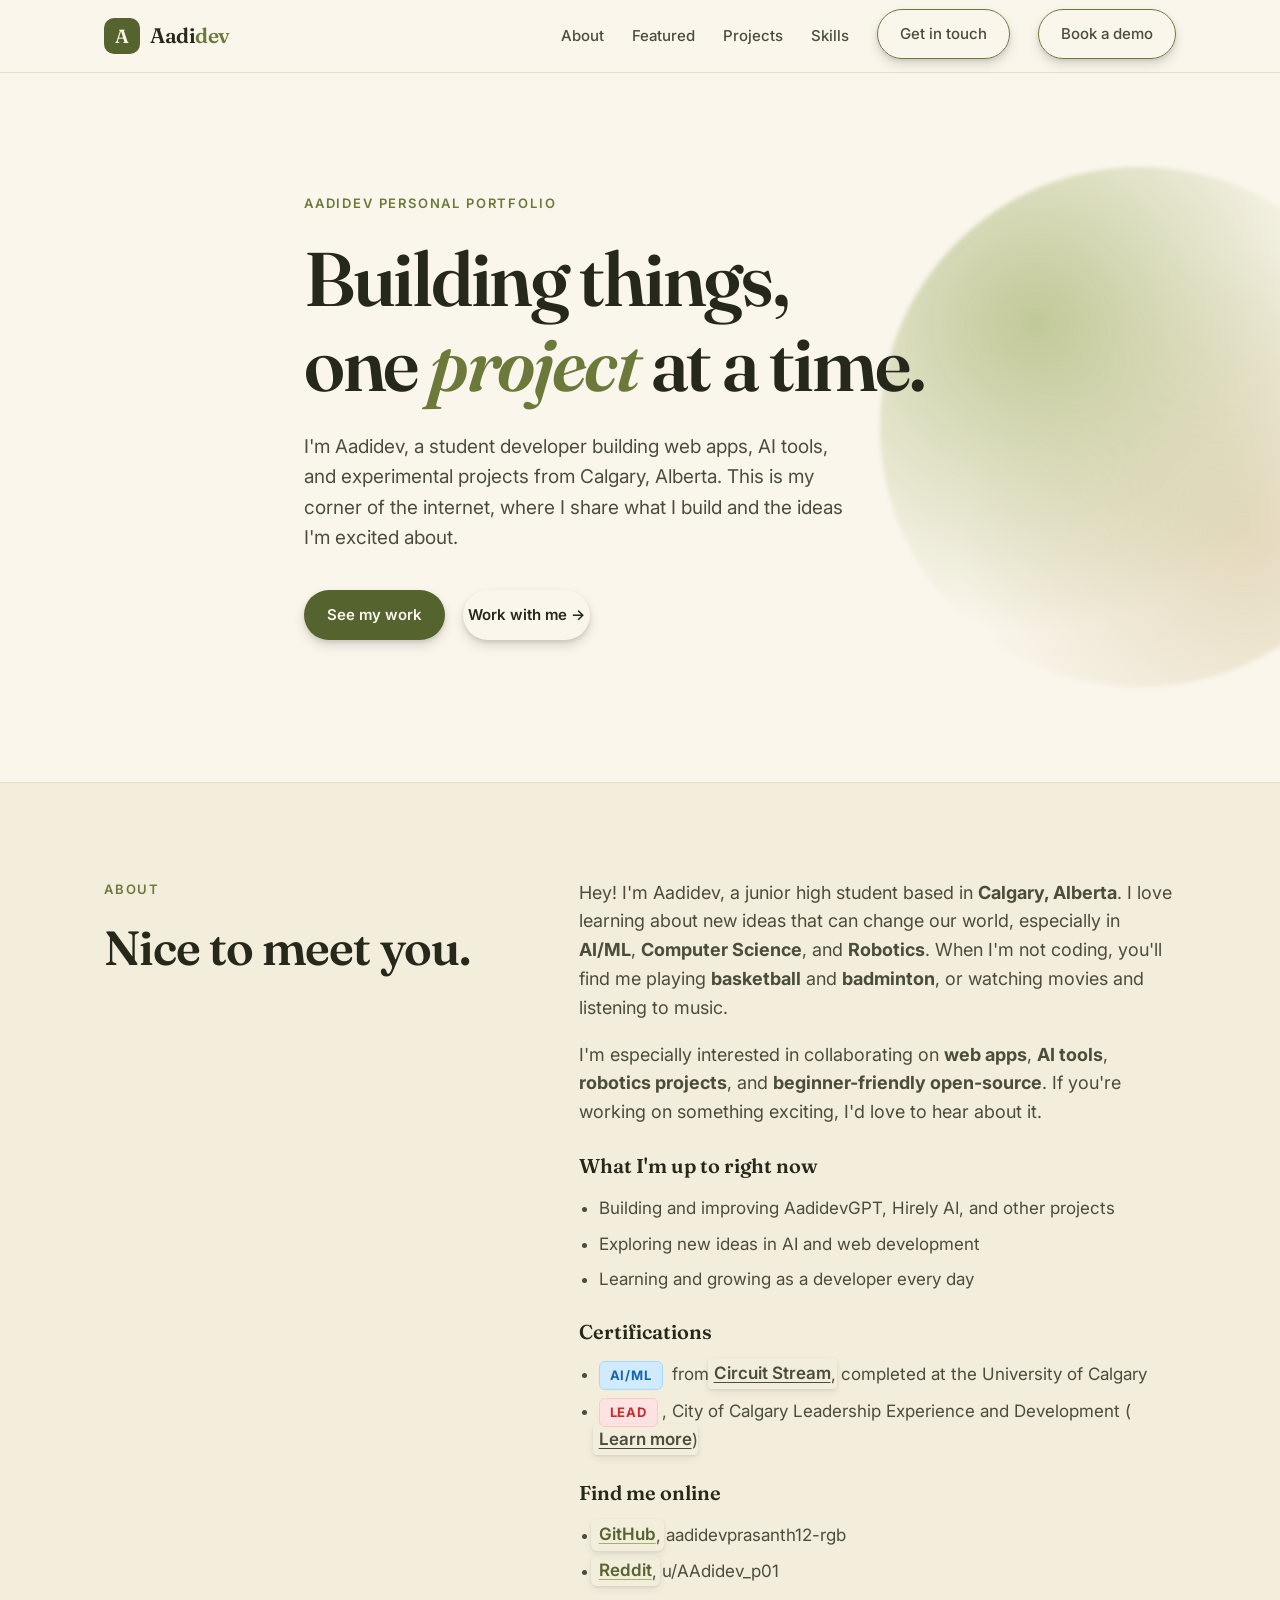
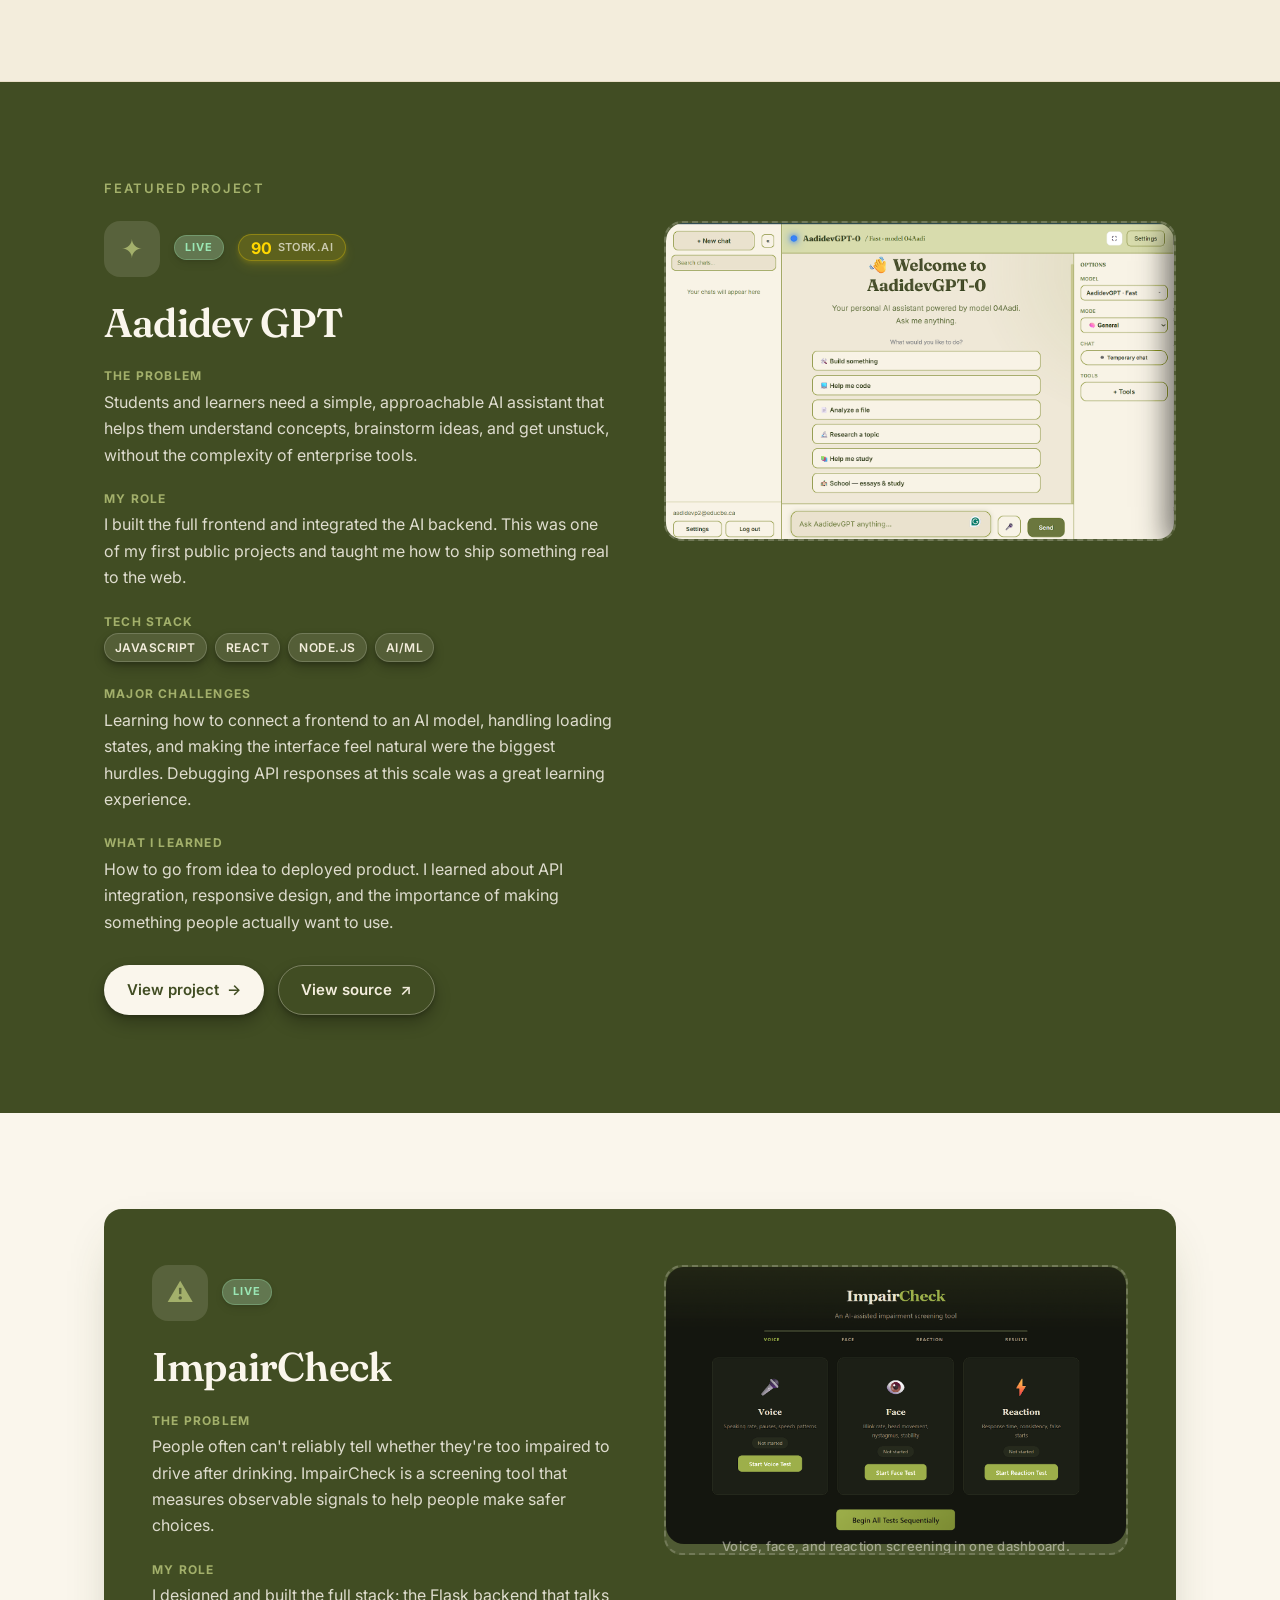
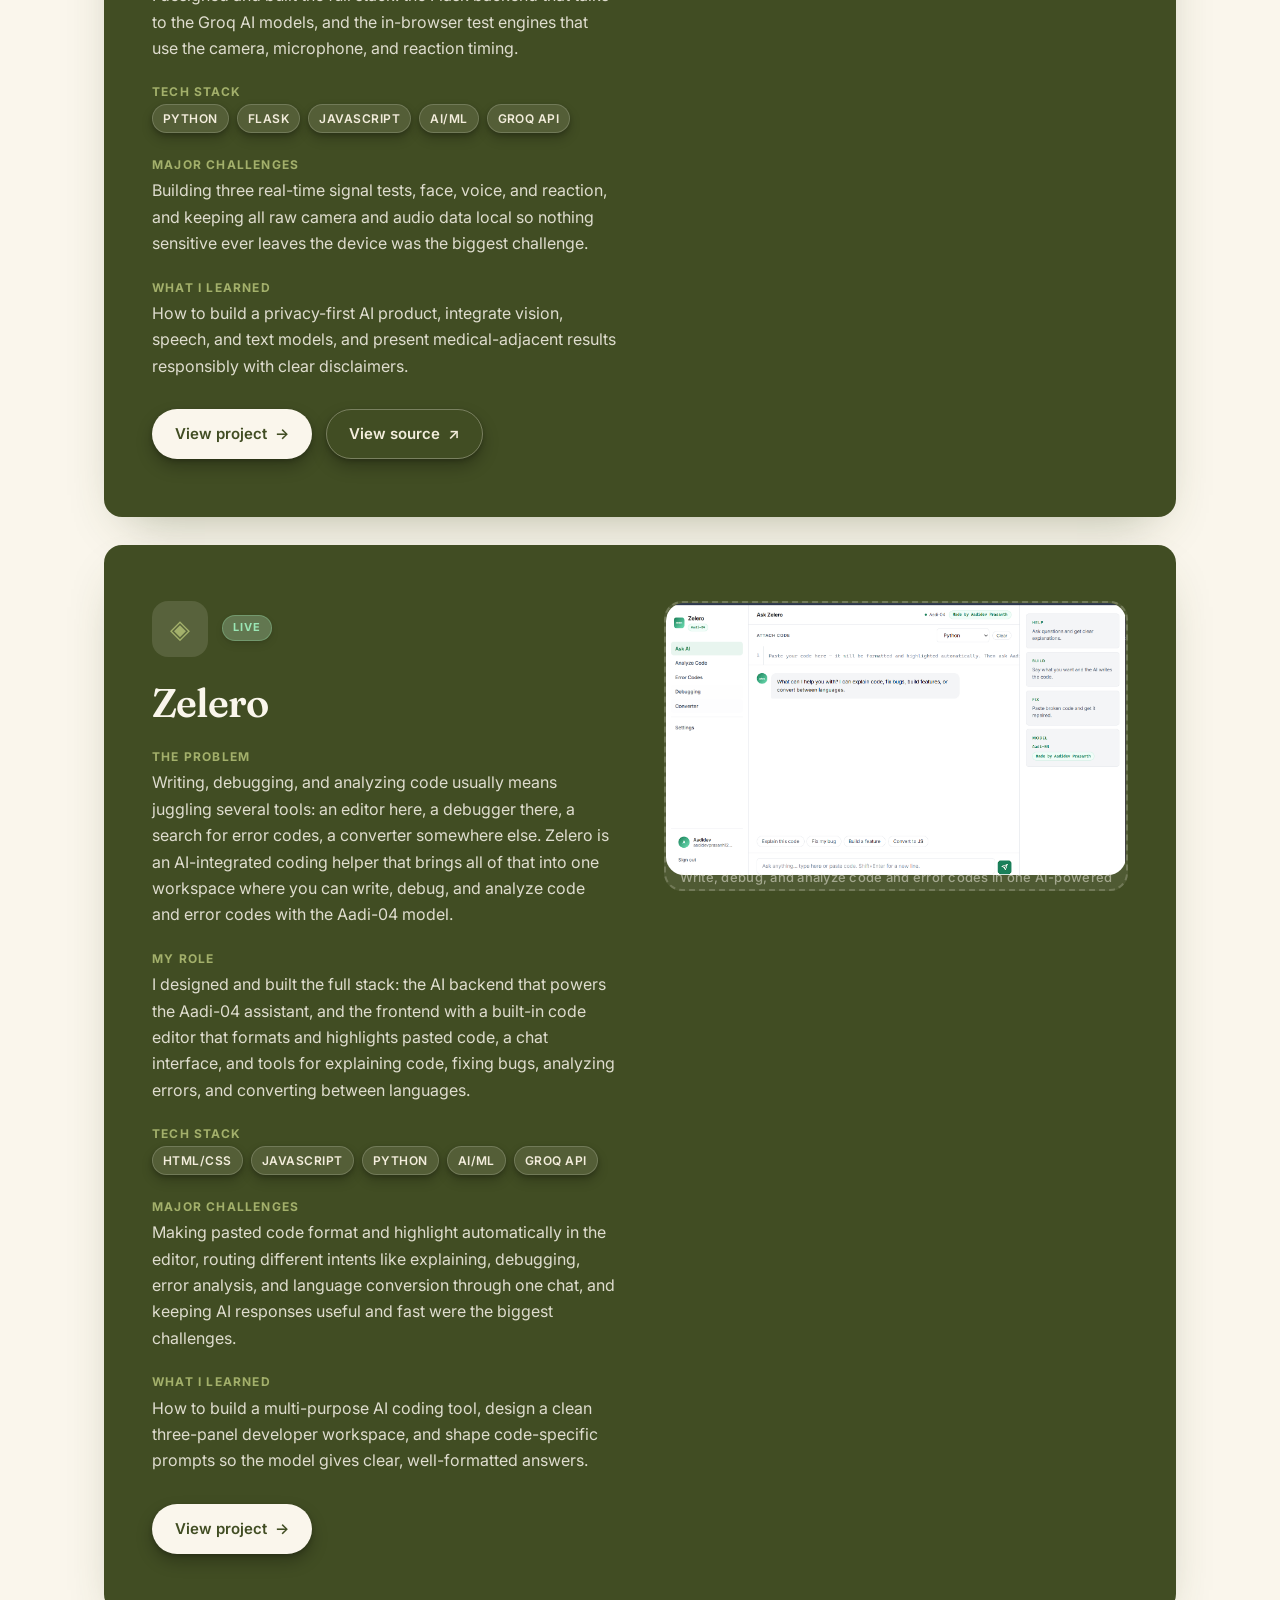
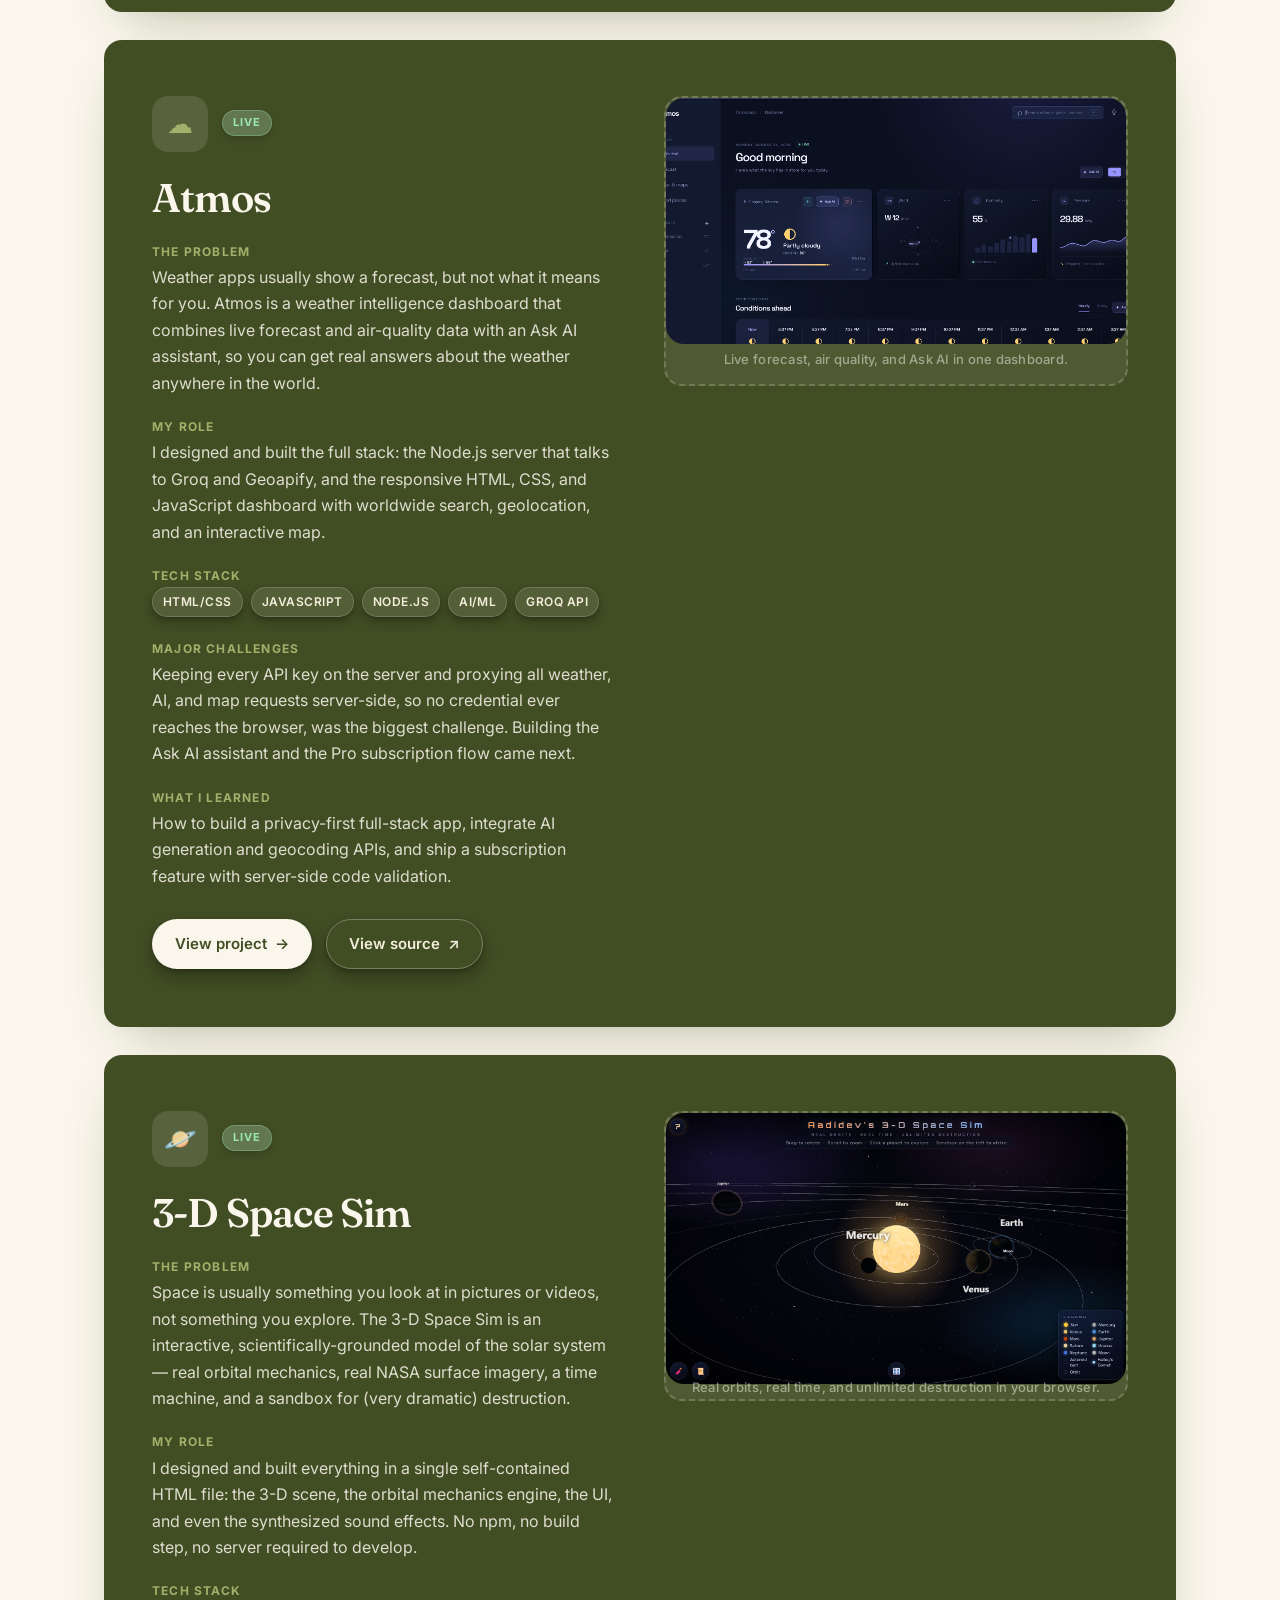
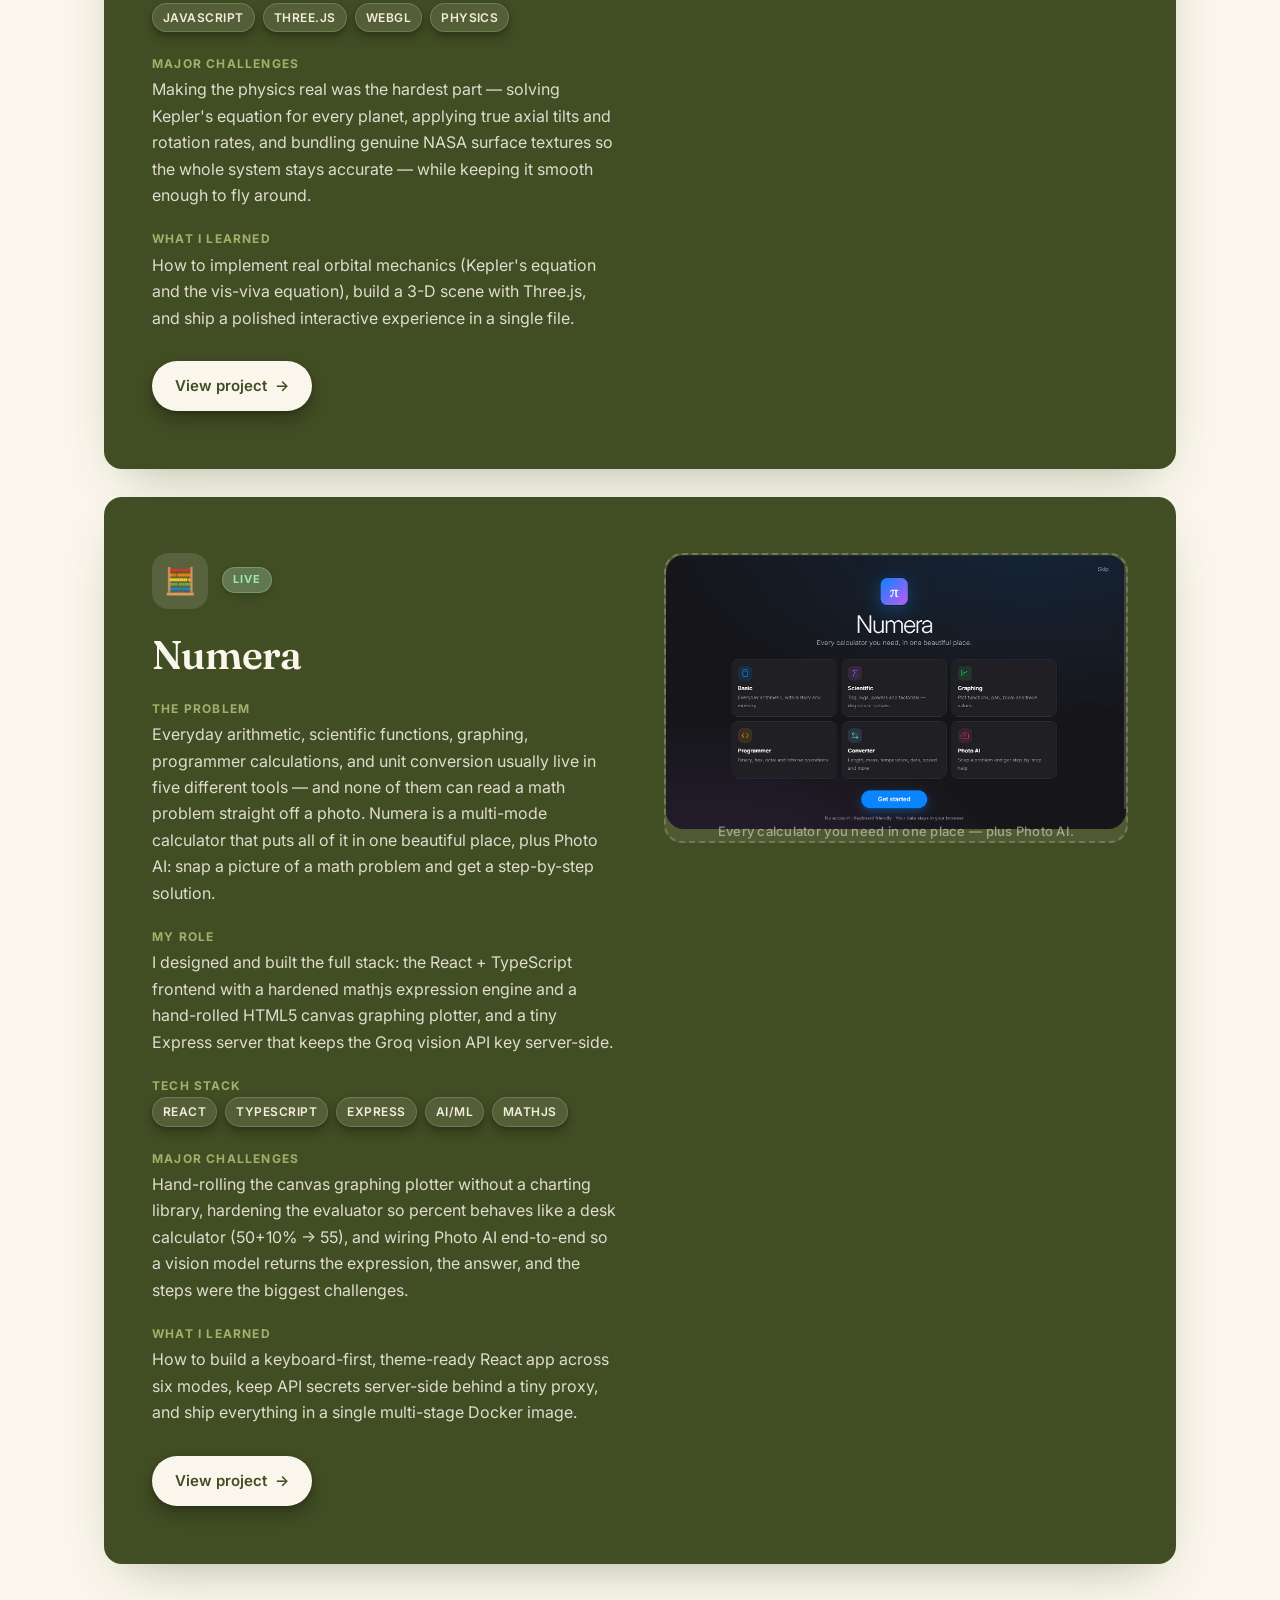
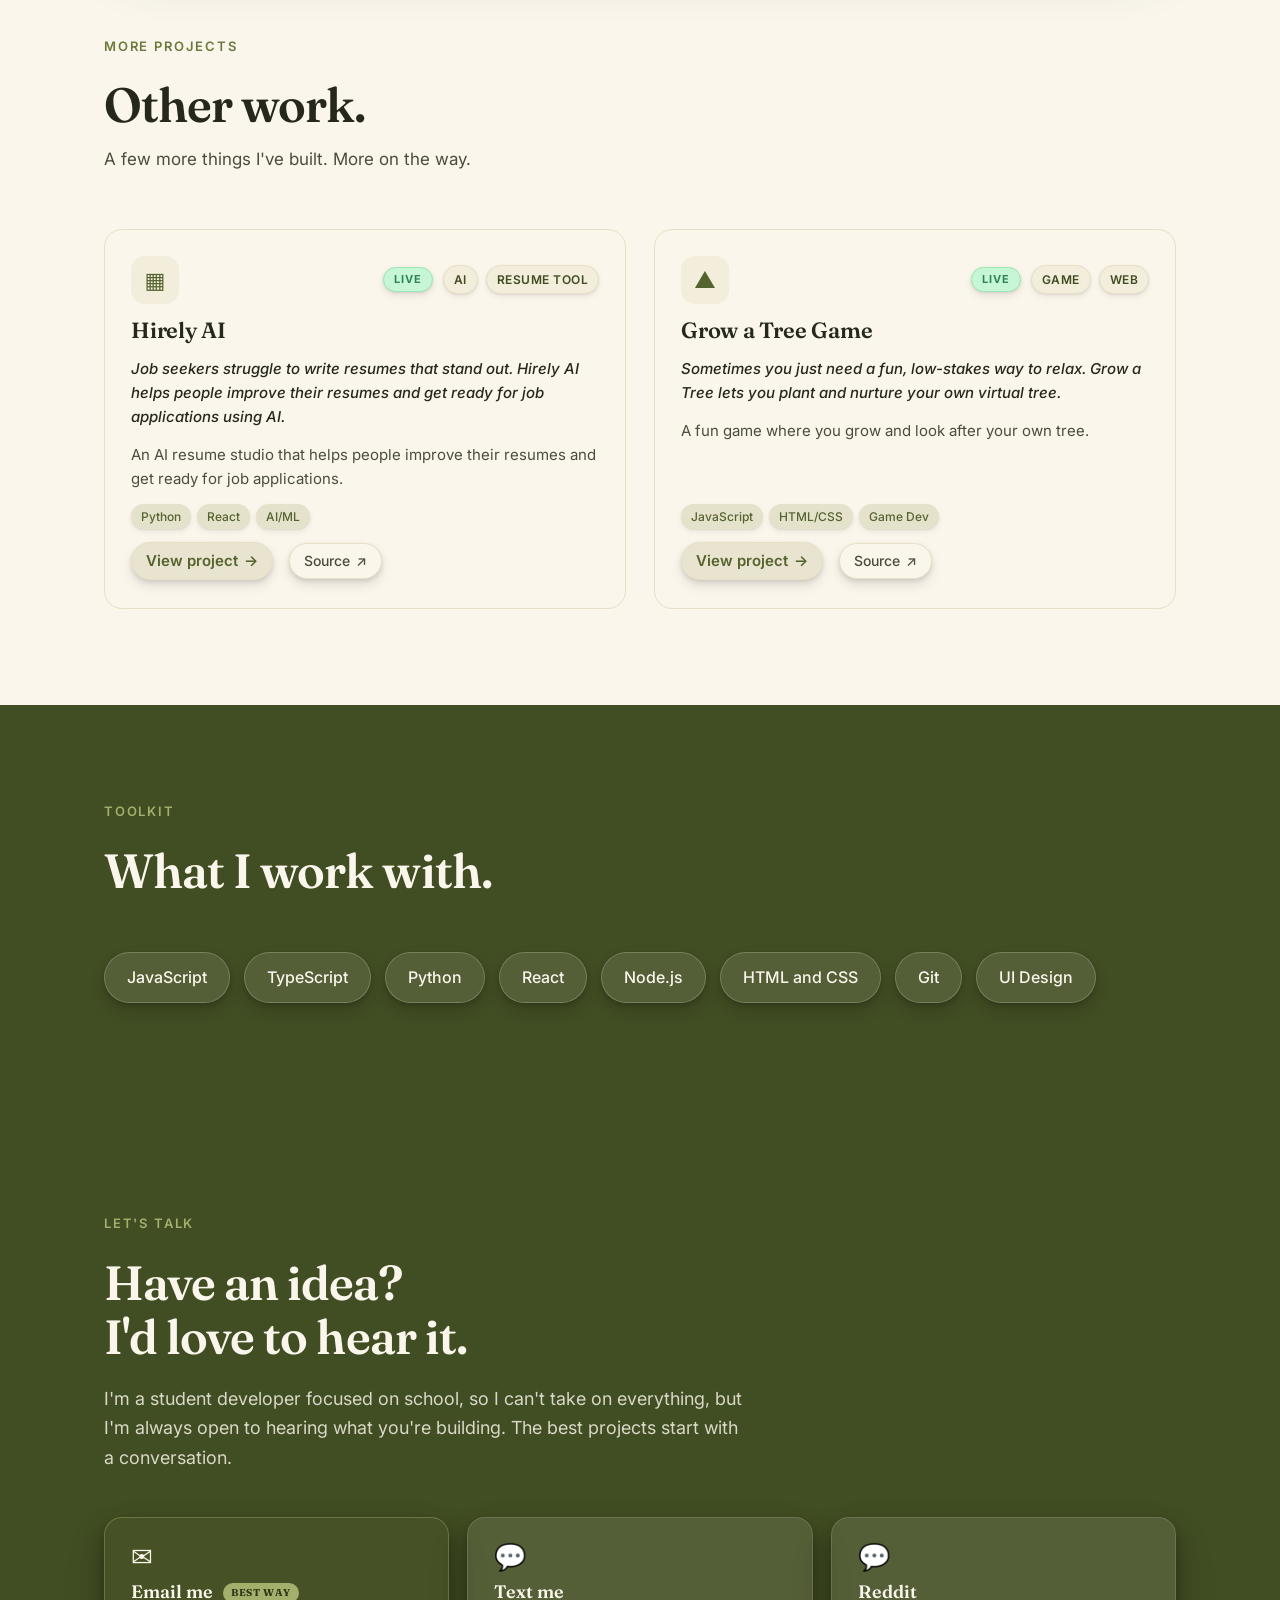
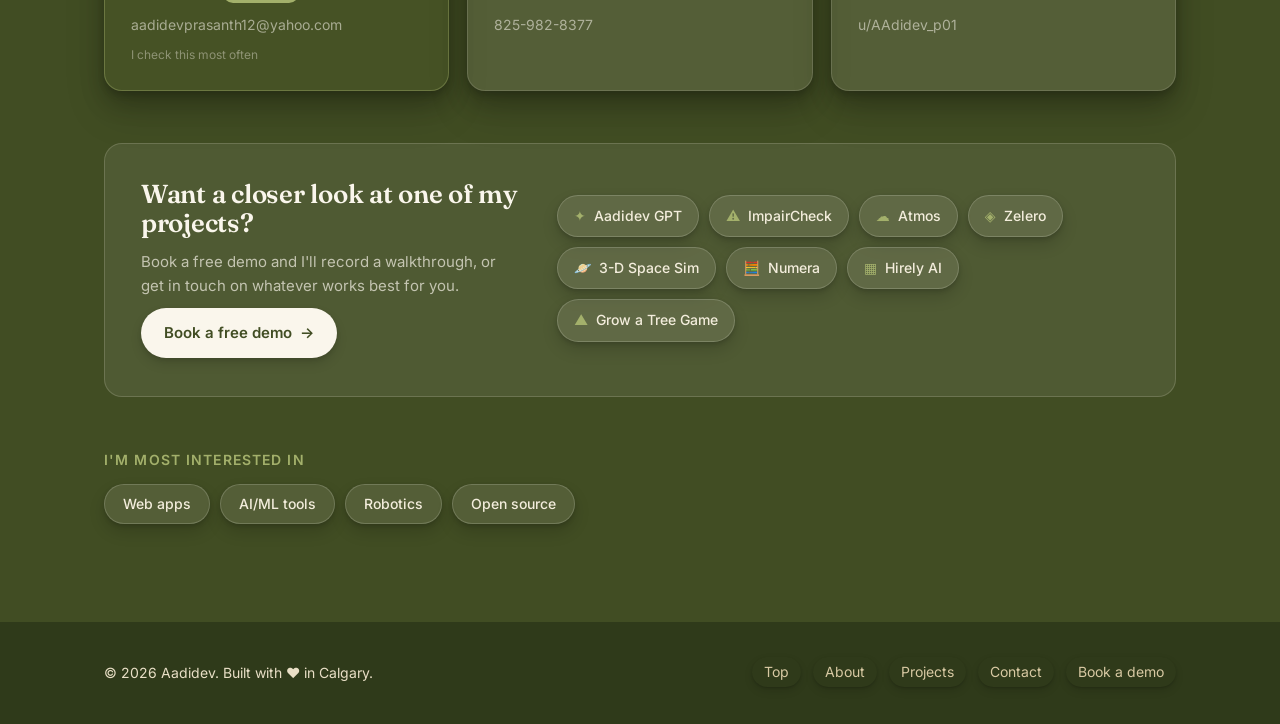
==== commit 7161cd22: "Restore full site: add book-a-demo feature and new highlight projects The GitHub web upload had repl" ====
--- a/index.html
+++ b/index.html
@@ -25,7 +25,8 @@
   <link rel="preconnect" href="https://fonts.googleapis.com" />
   <link rel="preconnect" href="https://fonts.gstatic.com" crossorigin />
   <link href="https://fonts.googleapis.com/css2?family=Fraunces:opsz,wght@9..144,400;9..144,500;9..144,600;9..144,700&family=Inter:wght@400;500;600&display=swap" rel="stylesheet" />
-  <link rel="stylesheet" href="css/styles.css" />
+  <!-- Bump the ?v= number whenever you change styles.css or main.js to force browsers to fetch the fresh copy -->
+  <link rel="stylesheet" href="css/styles.css?v=3" />
 </head>
 <body>
   <a class="skip-link" href="#main">Skip to content</a>
@@ -47,6 +48,7 @@
         <a href="#projects">Projects</a>
         <a href="#skills">Skills</a>
         <a class="btn btn-outline" href="#contact">Get in touch</a>
+        <a class="btn btn-outline" href="book-demo.html">Book a demo</a>
       </nav>
     </div>
   </header>
@@ -69,7 +71,7 @@
       <div class="hero-orb" aria-hidden="true"></div>
     </section>
 
-    <!-- About -->
+
     <section class="section about" id="about">
       <div class="container about-inner">
         <div class="about-heading">
@@ -116,8 +118,8 @@
     <!-- Projects -->
     <section class="section projects" id="projects">
       <div class="container">
-        <div class="featured project-highlight" id="project-highlight">
-          <!-- Rendered by js/main.js -->
+        <div id="project-highlight">
+          <!-- Highlight cards rendered by js/main.js -->
         </div>
       </div>
       <div class="container">
@@ -160,7 +162,8 @@
           <a class="contact-card contact-card-highlight" href="mailto:aadidevprasanth12@yahoo.com">
             <span class="contact-card-icon">✉</span>
             <span class="contact-card-label">Email me <span class="best-way">best way</span></span>
-            <span class="contact-card-detail">I check this most often</span>
+            <span class="contact-card-detail">aadidevprasanth12@yahoo.com</span>
+            <span class="contact-card-note">I check this most often</span>
           </a>
           <a class="contact-card" href="sms:8259828377">
             <span class="contact-card-icon">💬</span>
@@ -174,6 +177,22 @@
           </a>
         </div>
 
+        <div class="demo-panel reveal">
+          <div class="demo-panel-copy">
+            <h3 class="demo-panel-title">Want a closer look at one of my projects?</h3>
+            <p class="demo-panel-lead">
+              Book a free demo and I'll record a walkthrough, or get in touch on whatever works best for you.
+            </p>
+            <a class="btn demo-cta-btn" href="book-demo.html">
+              Book a free demo
+              <span aria-hidden="true">→</span>
+            </a>
+          </div>
+          <div class="demo-panel-projects" id="demo-panel-projects">
+            <!-- Project chips rendered by js/main.js -->
+          </div>
+        </div>
+
         <div class="contact-topics">
           <p class="contact-topics-label">I'm most interested in</p>
           <div class="contact-topic-pills">
@@ -195,10 +214,11 @@
         <a href="#about">About</a>
         <a href="#projects">Projects</a>
         <a href="#contact">Contact</a>
+        <a href="book-demo.html">Book a demo</a>
       </nav>
     </div>
   </footer>
 
-  <script src="js/main.js"></script>
+  <script src="js/main.js?v=7"></script>
 </body>
 </html>
--- a/css/styles.css
+++ b/css/styles.css
@@ -588,22 +588,25 @@
   font-weight: 500;
 }
 
-/* Big featured-style card inside the Projects section */
+/* Big featured-style cards inside the Projects section */
 .project-highlight {
   border-radius: var(--radius);
   padding: 56px 48px;
   box-shadow: var(--shadow);
-  margin-bottom: 72px;
-}
+  margin-bottom: 28px;
+}
+
+.project-highlight:last-child { margin-bottom: 72px; }
 
 @media (max-width: 860px) {
-  .project-highlight { padding: 32px 20px; margin-bottom: 56px; }
+  .project-highlight { padding: 32px 20px; margin-bottom: 20px; }
+  .project-highlight:last-child { margin-bottom: 56px; }
 }
 
 /* ---------- Projects ---------- */
 .project-grid {
   display: grid;
-  grid-template-columns: repeat(auto-fill, minmax(320px, 1fr));
+  grid-template-columns: repeat(auto-fill, minmax(min(320px, 100%), 1fr));
   gap: 28px;
 }
 
@@ -874,6 +877,11 @@
   word-break: break-all;
 }
 
+.contact-card-note {
+  font-size: 12px;
+  color: color-mix(in srgb, var(--sand-50) 40%, transparent);
+}
+
 /* Topics */
 .contact-topics {
   display: flex;
@@ -914,6 +922,354 @@
   background: color-mix(in srgb, var(--sand-50) 18%, transparent);
   transform: translateY(-5px);
   box-shadow: 0 4px 8px rgba(0,0,0,0.2), 0 14px 28px rgba(0,0,0,0.18);
+}
+
+/* ---------- Book a demo panel (inside Contact) ---------- */
+.demo-panel {
+  display: flex;
+  align-items: center;
+  justify-content: space-between;
+  gap: 36px;
+  flex-wrap: wrap;
+  padding: 36px;
+  border-radius: var(--radius);
+  background: color-mix(in srgb, var(--sand-50) 8%, transparent);
+  border: 1px solid color-mix(in srgb, var(--sand-50) 16%, transparent);
+}
+
+.demo-panel-copy {
+  display: grid;
+  gap: 12px;
+  max-width: 380px;
+}
+
+.demo-panel-title {
+  font-size: 26px;
+  font-weight: 600;
+  letter-spacing: -0.01em;
+  color: var(--sand-50);
+}
+
+.demo-panel-lead {
+  font-size: 15px;
+  line-height: 1.6;
+  color: color-mix(in srgb, var(--sand-50) 68%, transparent);
+}
+
+.demo-panel .demo-cta-btn {
+  background: var(--sand-50);
+  color: var(--olive-700);
+  justify-self: start;
+}
+.demo-panel .demo-cta-btn:hover { background: var(--sand-100); }
+
+.demo-panel-projects {
+  display: flex;
+  flex-wrap: wrap;
+  gap: 10px;
+  flex: 1 1 320px;
+}
+
+.demo-chip {
+  display: inline-flex;
+  align-items: center;
+  gap: 8px;
+  font-size: 14px;
+  font-weight: 500;
+  padding: 9px 16px;
+  border-radius: 999px;
+  background: color-mix(in srgb, var(--sand-50) 10%, transparent);
+  border: 1px solid color-mix(in srgb, var(--sand-50) 18%, transparent);
+  color: var(--sand-100);
+  transform: translateY(-2px);
+  box-shadow: 0 2px 4px rgba(0,0,0,0.15), 0 8px 16px rgba(0,0,0,0.15);
+  transition: background 0.2s var(--ease), transform 0.25s var(--ease),
+              border-color 0.2s var(--ease), box-shadow 0.25s var(--ease);
+}
+
+.demo-chip:hover {
+  background: color-mix(in srgb, var(--sand-50) 18%, transparent);
+  border-color: color-mix(in srgb, var(--sand-50) 30%, transparent);
+  transform: translateY(-5px);
+  box-shadow: 0 4px 8px rgba(0,0,0,0.2), 0 14px 28px rgba(0,0,0,0.18);
+}
+
+.demo-chip span { color: var(--olive-300); }
+
+/* ---------- Book a demo page ---------- */
+.booking-hero { padding: 96px 0 32px; }
+
+.booking-hero .container { max-width: 760px; }
+
+.booking-title {
+  font-size: clamp(38px, 6vw, 60px);
+  font-weight: 600;
+  letter-spacing: -0.03em;
+  margin-bottom: 18px;
+}
+.booking-title em {
+  font-style: italic;
+  color: var(--olive-500);
+}
+
+.booking-lead {
+  font-size: 19px;
+  line-height: 1.65;
+  color: var(--ink-soft);
+  max-width: 560px;
+}
+
+.booking { padding: 8px 0 96px; }
+
+.booking-inner {
+  max-width: 760px;
+  display: grid;
+  gap: 28px;
+}
+
+.booking-form {
+  display: grid;
+  gap: 32px;
+  padding: 44px;
+  background: #ffffff;
+  border: 1px solid var(--sand-200);
+  border-radius: 22px;
+  box-shadow: var(--shadow);
+}
+
+.booking-fieldset {
+  border: none;
+  padding: 0;
+  margin: 0;
+  display: grid;
+  gap: 14px;
+}
+
+.booking-legend {
+  font-family: var(--font-body);
+  font-size: 13px;
+  font-weight: 700;
+  letter-spacing: 0.1em;
+  text-transform: uppercase;
+  color: var(--olive-600);
+  margin-bottom: 4px;
+}
+
+/* Project picker cards */
+.project-picker {
+  display: grid;
+  grid-template-columns: repeat(auto-fill, minmax(150px, 1fr));
+  gap: 12px;
+}
+
+.picker-card {
+  position: relative;
+  display: flex;
+  flex-direction: column;
+  align-items: center;
+  gap: 8px;
+  padding: 16px 10px;
+  border-radius: 14px;
+  background: var(--sand-100);
+  border: 1.5px solid var(--sand-200);
+  cursor: pointer;
+  transition: transform 0.2s var(--ease), border-color 0.2s var(--ease),
+              background 0.2s var(--ease), box-shadow 0.2s var(--ease);
+}
+
+.picker-card:hover {
+  transform: translateY(-3px);
+  border-color: var(--olive-300);
+  box-shadow: 0 2px 4px rgba(0,0,0,0.08), 0 8px 16px rgba(0,0,0,0.08);
+}
+
+.picker-card input {
+  position: absolute;
+  opacity: 0;
+  pointer-events: none;
+}
+
+.picker-card:has(input:checked) {
+  background: color-mix(in srgb, var(--olive-500) 12%, #ffffff);
+  border-color: var(--olive-600);
+  box-shadow: 0 0 0 3px color-mix(in srgb, var(--olive-500) 18%, transparent);
+}
+
+.picker-card:has(input:checked)::after {
+  content: "✓";
+  position: absolute;
+  top: 8px;
+  right: 10px;
+  font-weight: 700;
+  color: var(--olive-700);
+}
+
+.picker-card:has(input:focus-visible) {
+  outline: 2px solid var(--olive-500);
+  outline-offset: 3px;
+}
+
+.picker-icon {
+  font-size: 24px;
+  color: var(--olive-600);
+}
+
+.picker-name {
+  font-size: 15px;
+  font-weight: 600;
+  text-align: center;
+  color: var(--ink);
+}
+
+/* Channel pills */
+.channel-picker {
+  display: flex;
+  flex-wrap: wrap;
+  gap: 10px;
+}
+
+.channel-pill {
+  position: relative;
+  display: inline-flex;
+  align-items: center;
+  padding: 10px 18px;
+  border-radius: 999px;
+  background: var(--sand-100);
+  border: 1.5px solid var(--sand-200);
+  font-size: 15px;
+  font-weight: 500;
+  color: var(--ink);
+  cursor: pointer;
+  transition: background 0.2s var(--ease), border-color 0.2s var(--ease),
+              color 0.2s var(--ease), transform 0.2s var(--ease);
+}
+
+.channel-pill:hover {
+  transform: translateY(-2px);
+  border-color: var(--olive-300);
+}
+
+.channel-pill input {
+  position: absolute;
+  opacity: 0;
+  pointer-events: none;
+}
+
+.channel-pill:has(input:checked) {
+  background: var(--olive-600);
+  border-color: var(--olive-600);
+  color: var(--sand-50);
+}
+
+.channel-pill:has(input:focus-visible) {
+  outline: 2px solid var(--olive-500);
+  outline-offset: 3px;
+}
+
+/* Text fields */
+.booking-grid {
+  display: grid;
+  grid-template-columns: 1fr 1fr;
+  gap: 16px;
+}
+
+.field {
+  display: grid;
+  gap: 8px;
+}
+
+.field-label {
+  font-size: 14px;
+  font-weight: 600;
+  color: var(--ink-soft);
+}
+
+.field-optional {
+  font-size: 12px;
+  font-weight: 400;
+  color: color-mix(in srgb, var(--ink-soft) 70%, transparent);
+}
+
+.field-input {
+  width: 100%;
+  font-family: var(--font-body);
+  font-size: 16px;
+  color: var(--ink);
+  padding: 12px 14px;
+  border: 1.5px solid var(--sand-300);
+  border-radius: 10px;
+  background: var(--sand-50);
+  transition: border-color 0.2s var(--ease), box-shadow 0.2s var(--ease);
+}
+
+.field-input::placeholder { color: color-mix(in srgb, var(--ink-soft) 55%, transparent); }
+
+.field-input:focus {
+  outline: none;
+  border-color: var(--olive-500);
+  box-shadow: 0 0 0 3px color-mix(in srgb, var(--olive-500) 18%, transparent);
+}
+
+.booking-submit { margin-top: 4px; justify-self: start; }
+
+/* Success banner after submitting */
+.booking-ok {
+  display: grid;
+  gap: 8px;
+  padding: 20px 24px;
+  border-radius: 14px;
+  background: color-mix(in srgb, var(--olive-500) 12%, #ffffff);
+  border: 1px solid var(--olive-300);
+  color: var(--olive-800);
+}
+
+.booking-ok[hidden] { display: none; }
+
+.booking-ok-title {
+  font-family: var(--font-display);
+  font-size: 20px;
+  font-weight: 600;
+}
+
+.booking-ok a {
+  color: var(--olive-700);
+  font-weight: 600;
+  text-decoration: underline;
+  text-decoration-color: var(--olive-300);
+  text-underline-offset: 3px;
+}
+
+/* What happens next */
+.booking-aside {
+  display: grid;
+  gap: 12px;
+  padding-left: 18px;
+  border-left: 3px solid var(--olive-300);
+}
+
+.booking-aside-title {
+  font-size: 22px;
+  font-weight: 600;
+  letter-spacing: -0.01em;
+}
+
+.booking-steps {
+  list-style: decimal;
+  padding-left: 20px;
+  display: grid;
+  gap: 8px;
+  color: var(--ink-soft);
+  font-size: 15px;
+}
+
+.booking-aside-note { color: var(--ink-soft); font-size: 15px; }
+
+.booking-aside a {
+  color: var(--olive-600);
+  font-weight: 600;
+  text-decoration: underline;
+  text-decoration-color: var(--olive-300);
+  text-underline-offset: 3px;
 }
 
 /* ---------- Footer ---------- */
@@ -994,3 +1350,12 @@
   .nav-toggle[aria-expanded="true"] span:nth-child(2) { opacity: 0; }
   .nav-toggle[aria-expanded="true"] span:nth-child(3) { transform: translateY(-7px) rotate(-45deg); }
 }
+
+/* ---------- Responsive: booking page + demo panel ---------- */
+@media (max-width: 640px) {
+  .booking { padding: 8px 0 72px; }
+  .booking-form { padding: 28px 20px; gap: 26px; }
+  .booking-grid { grid-template-columns: 1fr; }
+  .demo-panel { padding: 28px 20px; gap: 24px; }
+  .demo-panel-copy { max-width: none; }
+}
